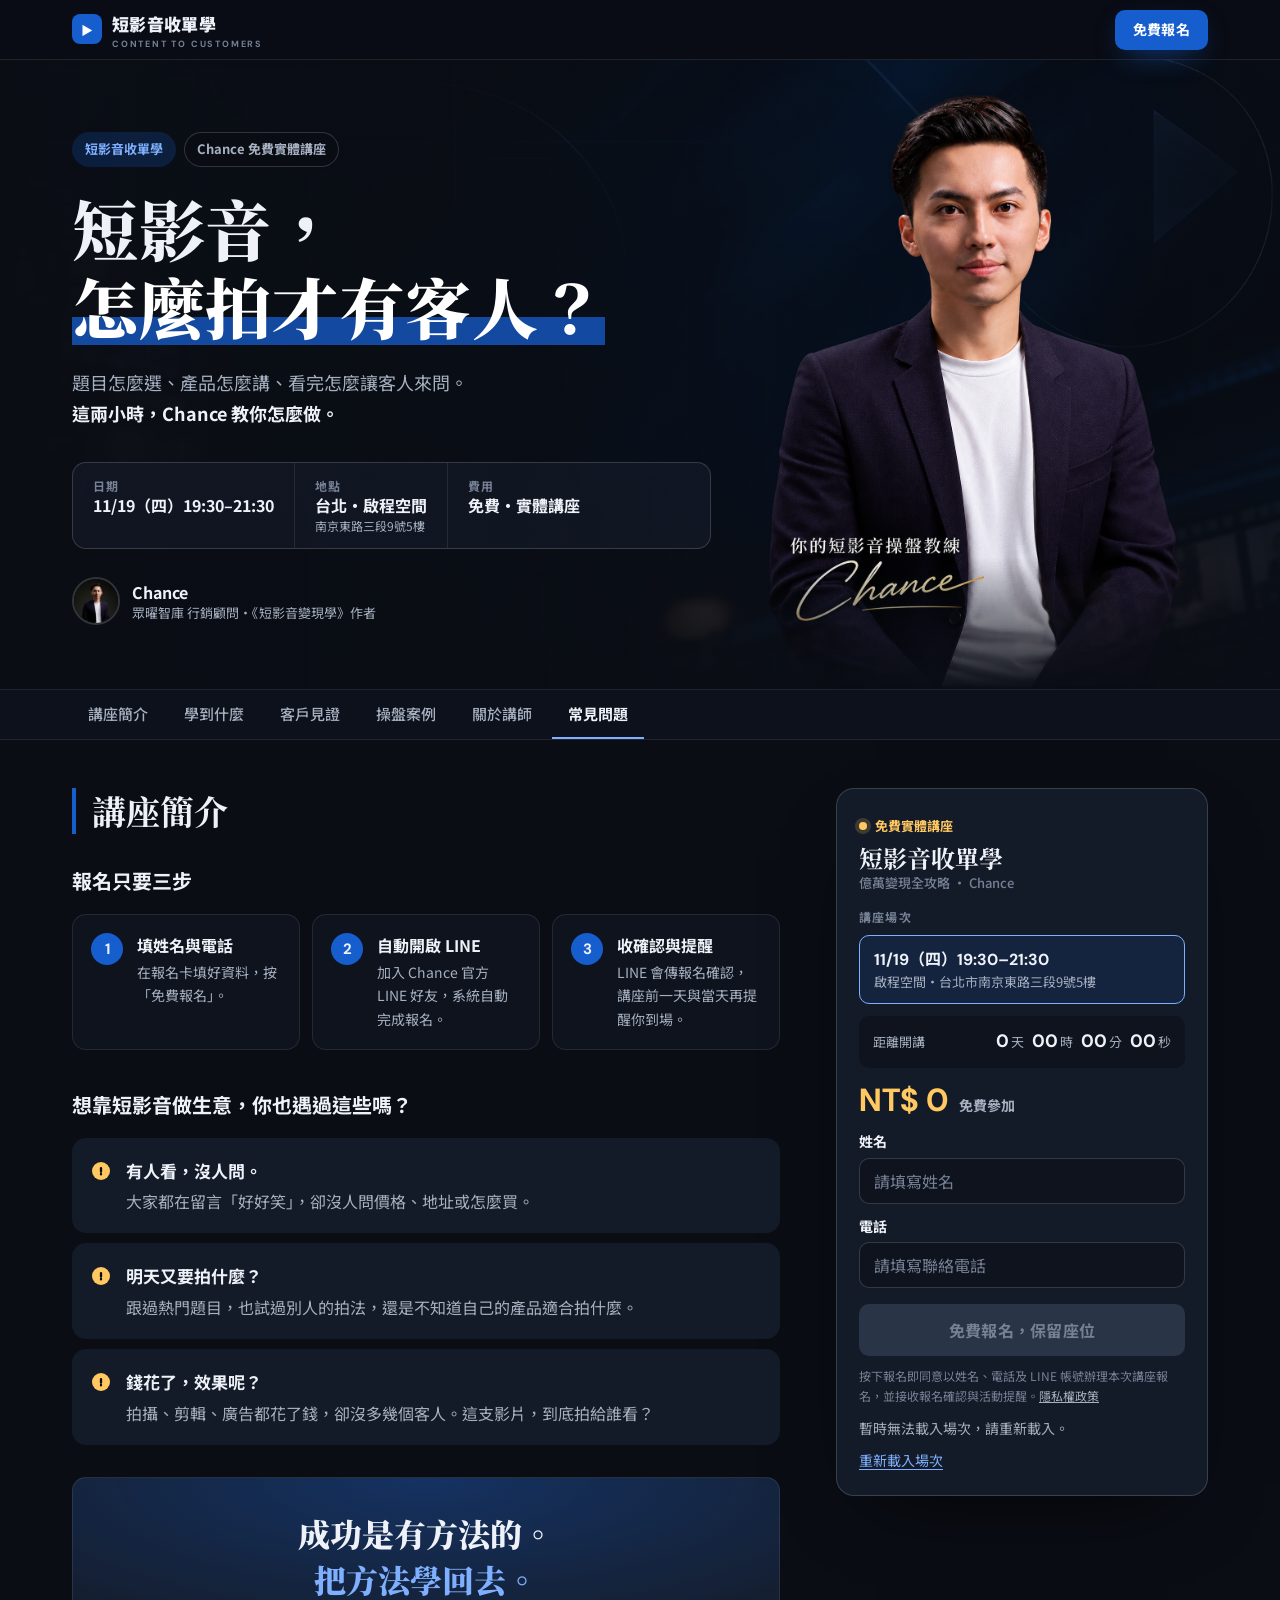
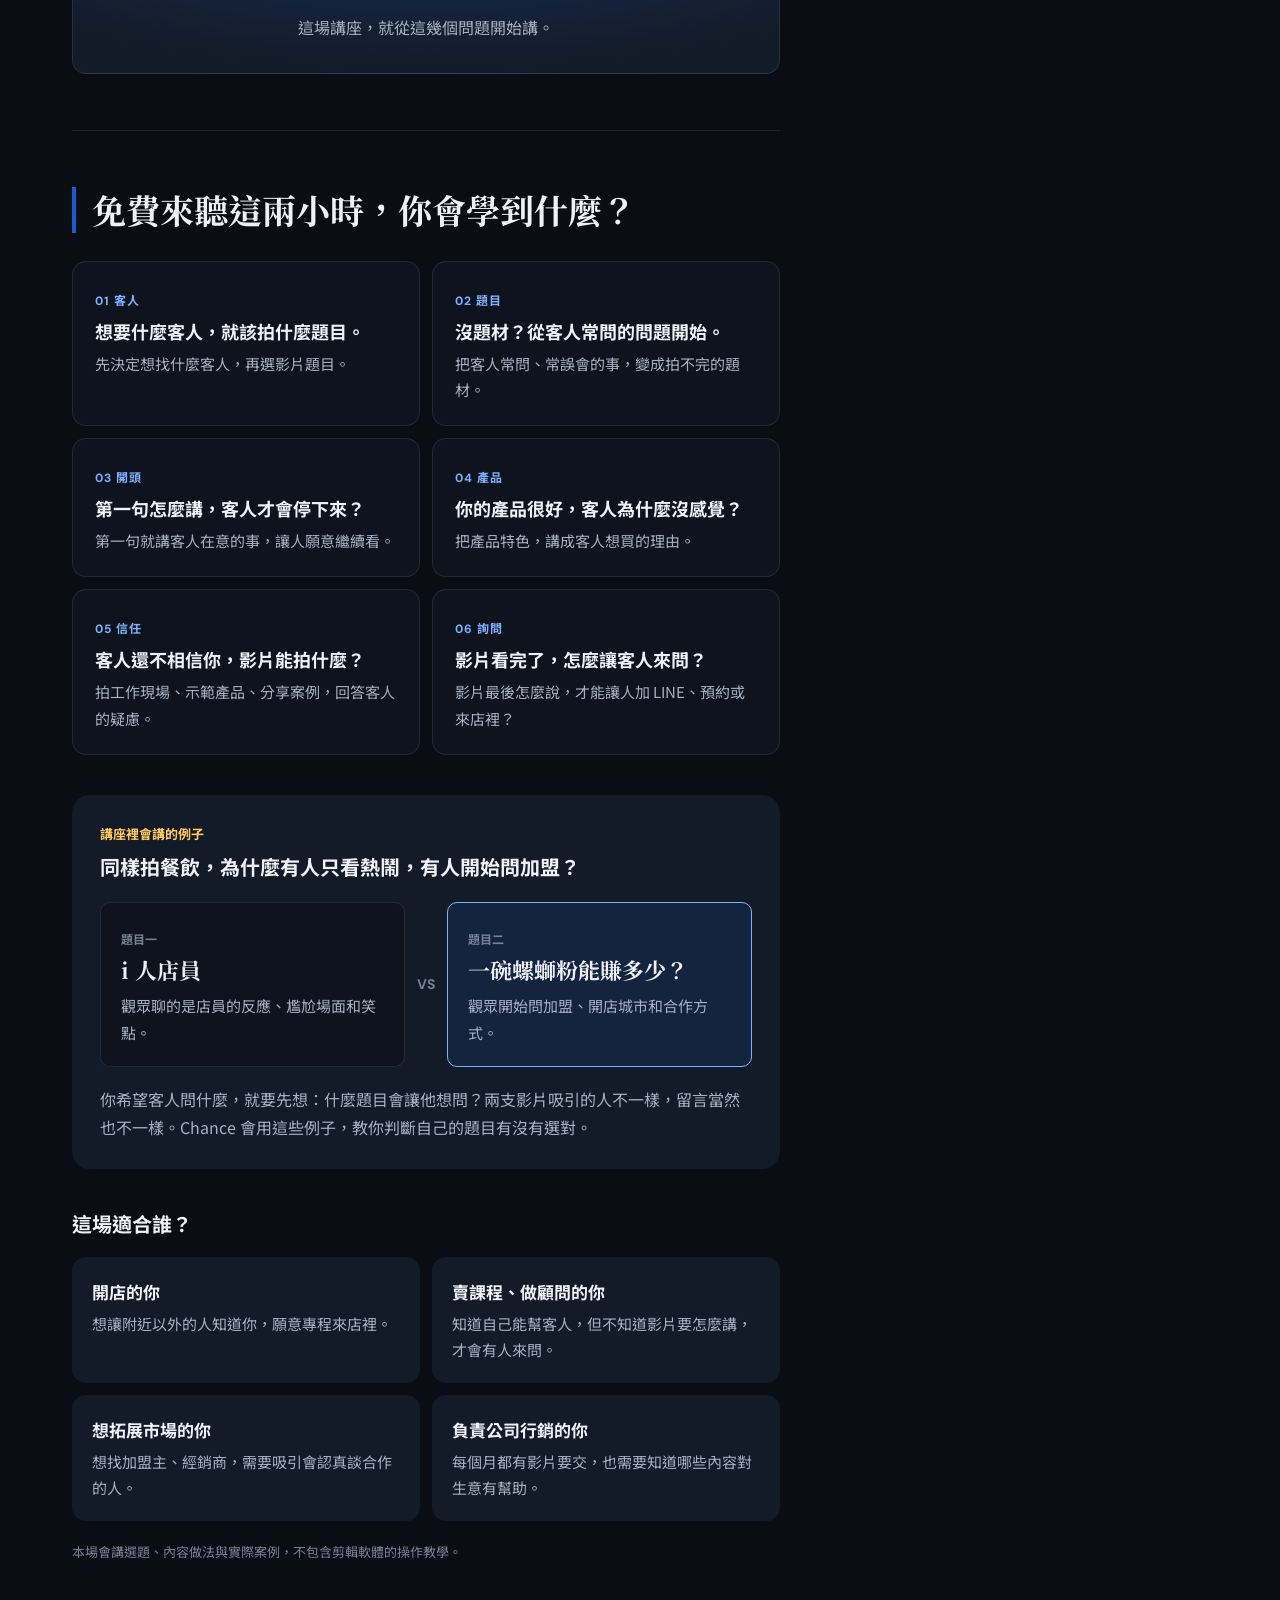
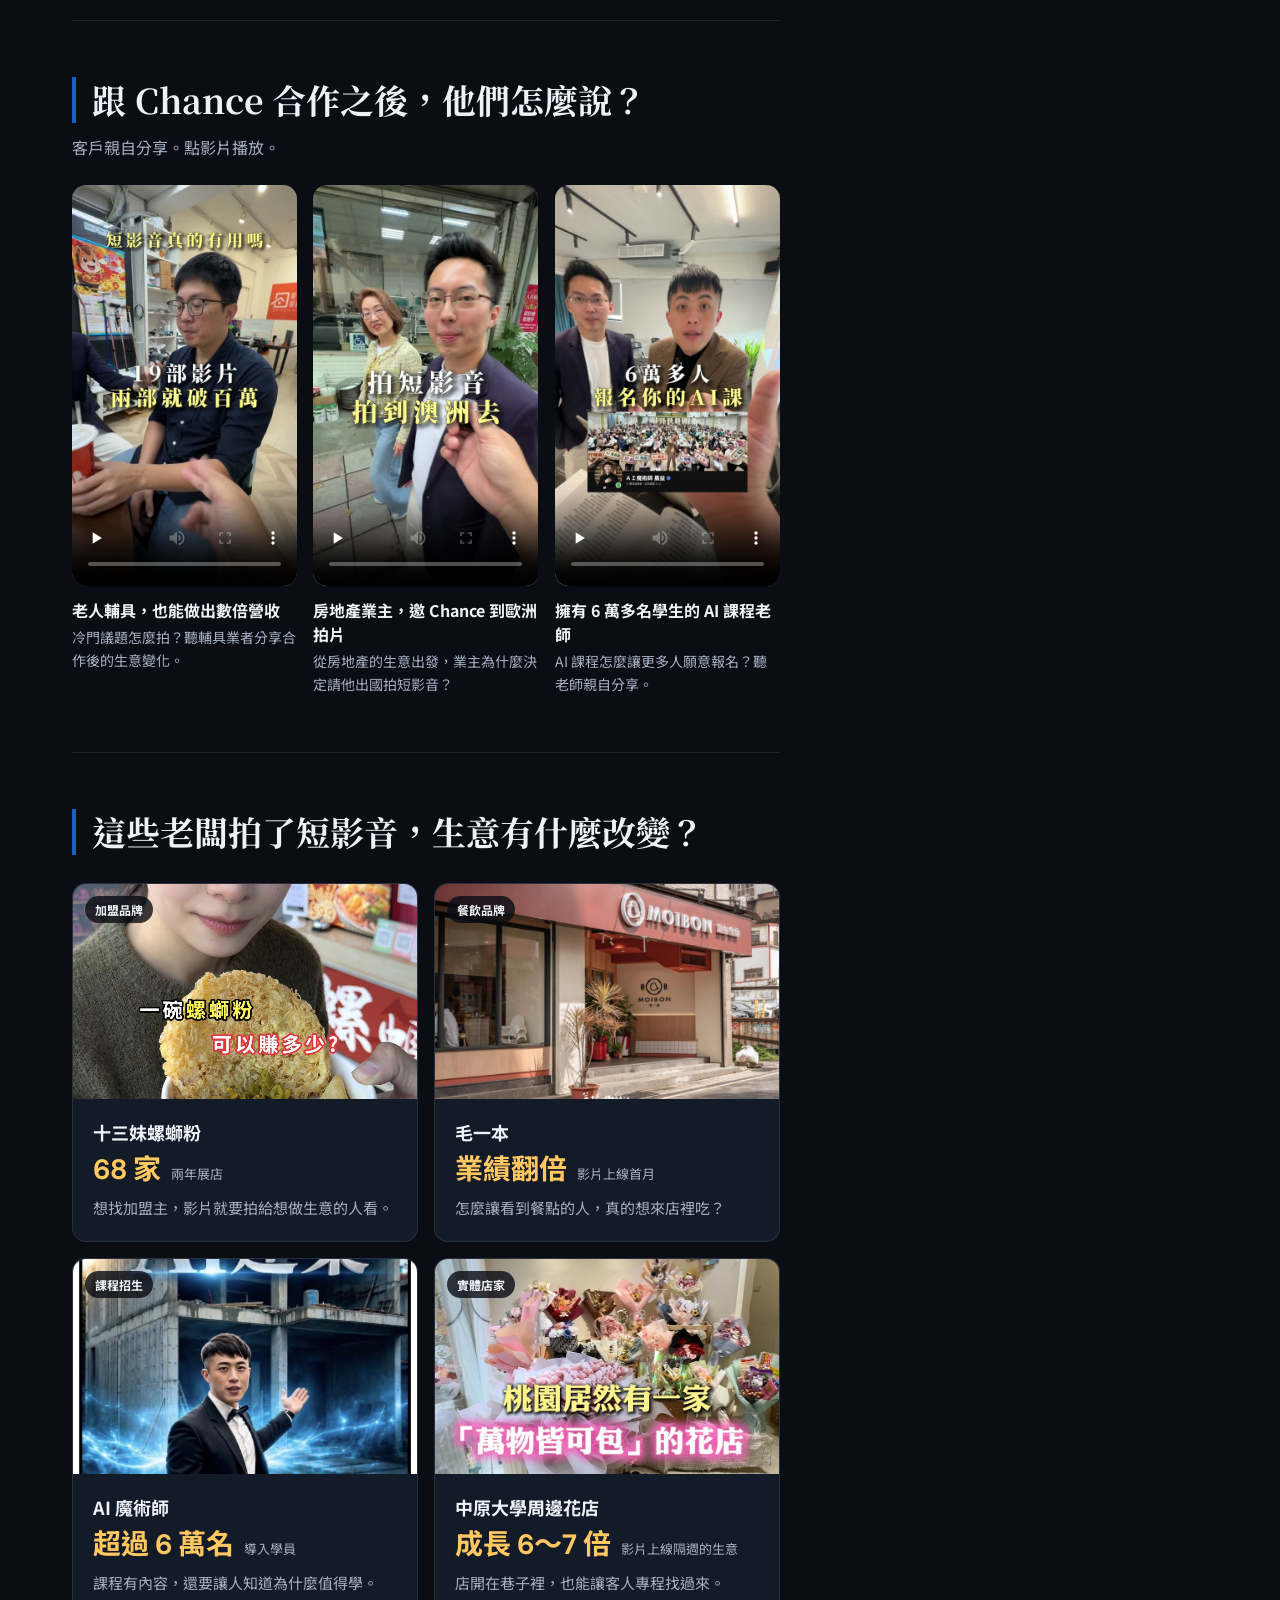
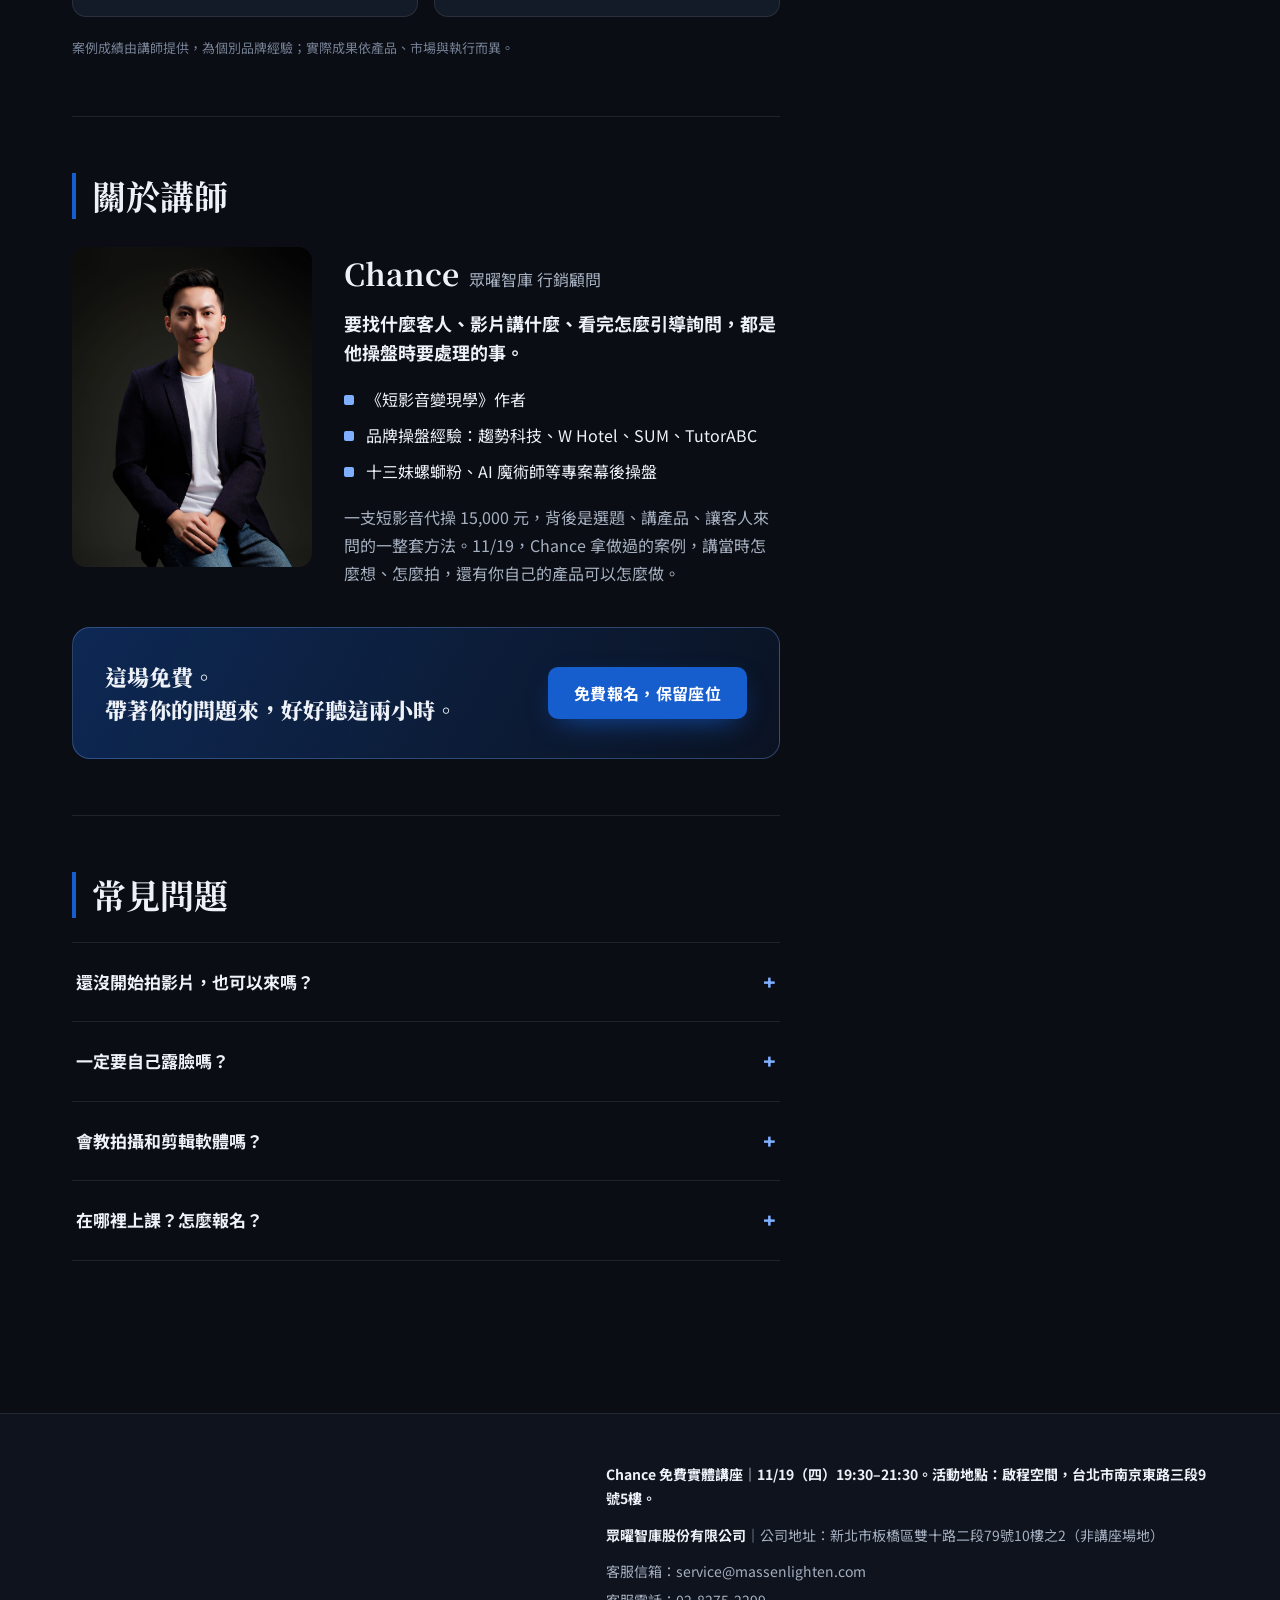
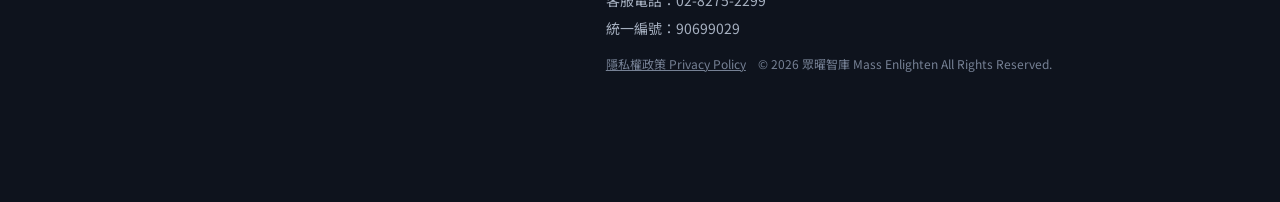
==== v2/index.html @ 575dc82e "Add v2 dark course-page redesign at /chance/v2/ New one-page layout modeled on course trial pages: d" ====
<!doctype html>
<html lang="zh-Hant">
<head>
  <meta charset="UTF-8"><meta name="viewport" content="width=device-width, initial-scale=1">
  <meta name="theme-color" content="#0A0D14">
  <title>Chance 免費實體講座｜11/19 短影音收單學</title>
  <meta name="description" content="11/19（四）19:30–21:30，跟 Chance 學怎麼選題、介紹產品，讓客人來問。免費實體講座｜台北市南京東路三段9號5樓。">
  <meta property="og:title" content="Chance 免費實體講座｜11/19 短影音收單學"><meta property="og:description" content="2026/11/19（四）19:30–21:30｜免費實體講座｜啟程空間・台北市南京東路三段9號5樓。">
  <meta property="og:image" content="https://massenlight.github.io/chance/assets/chance-share-cover.png">
  <link rel="icon" href="../assets/favicon.svg" type="image/svg+xml">
  <link rel="preconnect" href="https://fonts.googleapis.com"><link rel="preconnect" href="https://fonts.gstatic.com" crossorigin>
  <link rel="stylesheet" href="https://fonts.googleapis.com/css2?family=DM+Sans:wght@500;700&family=Noto+Sans+TC:wght@400;500;700;900&family=Noto+Serif+TC:wght@700;900&display=swap">
  <link rel="stylesheet" href="styles.css?v=20261112-v2">
  <script type="module" src="app.js?v=20261112-v2"></script>
</head>
<body>
<a class="skip-link" href="#main">跳至主要內容</a>

<header class="site-header">
  <div class="wrap header-row">
    <a href="#top" class="brand" aria-label="短影音收單學首頁"><span class="brand-icon" aria-hidden="true">▶</span><span>短影音收單學<small>CONTENT TO CUSTOMERS</small></span></a>
    <a class="btn btn-small" href="#enroll">免費報名</a>
  </div>
</header>

<main id="main">
  <!-- 1. Course hero -->
  <section class="hero" id="top">
    <div class="hero-bg" aria-hidden="true"></div>
    <div class="wrap hero-grid">
      <div class="hero-copy">
        <p class="hero-kicker"><span>短影音收單學</span><span>Chance 免費實體講座</span></p>
        <h1>短影音，<br><em>怎麼拍才有客人？</em></h1>
        <p class="hero-sub">題目怎麼選、產品怎麼講、看完怎麼讓客人來問。<br><strong>這兩小時，Chance 教你怎麼做。</strong></p>
        <ul class="hero-meta" aria-label="講座資訊">
          <li><span class="meta-label">日期</span><strong>11/19（四）19:30–21:30</strong></li>
          <li><span class="meta-label">地點</span><strong>台北・啟程空間</strong><small>南京東路三段9號5樓</small></li>
          <li><span class="meta-label">費用</span><strong>免費・實體講座</strong></li>
        </ul>
        <div class="hero-mentor">
          <img src="../assets/chance.jpg" alt="" width="48" height="48">
          <p><strong>Chance</strong><span>眾曜智庫 行銷顧問・《短影音變現學》作者</span></p>
        </div>
      </div>
      <div class="hero-visual">
        <img src="../assets/chance-cutout.png" alt="講師 Chance" fetchpriority="high" width="1073" height="1465">
      </div>
    </div>
  </section>

  <!-- 2. Section tabs -->
  <nav class="tabs" aria-label="頁面分區">
    <div class="wrap tabs-row">
      <a href="#intro">講座簡介</a><a href="#learn">學到什麼</a><a href="#voices">客戶見證</a><a href="#cases">操盤案例</a><a href="#mentor">關於講師</a><a href="#faq">常見問題</a>
    </div>
  </nav>

  <div class="wrap course-layout">
    <!-- 3. Registration rail (sticky on desktop, right after hero on mobile) -->
    <aside class="enroll-rail" id="enroll" aria-labelledby="enroll-title">
      <div class="enroll-card">
        <div class="card-body">
          <span class="card-badge"><span class="dot" aria-hidden="true"></span>免費實體講座</span>
          <h2 id="enroll-title">短影音收單學<small>億萬變現全攻略 · Chance</small></h2>

          <p class="card-label">講座場次</p>
          <div class="session-chip" aria-current="true"><strong>11/19（四）19:30–21:30</strong><span>啟程空間・台北市南京東路三段9號5樓</span></div>

          <div class="countdown" id="countdown" hidden>
            <span class="countdown-label">距離開講</span>
            <span class="countdown-units" role="timer" aria-live="off"><span><b data-unit="d">0</b>天</span><span><b data-unit="h">00</b>時</span><span><b data-unit="m">00</b>分</span><span><b data-unit="s">00</b>秒</span></span>
          </div>

          <div class="price-row">
            <s id="offer-original" hidden></s>
            <strong>NT$ 0</strong><span>免費參加</span>
          </div>

          <form id="registration-form">
            <div class="registration-fields" id="registration-fields">
              <label for="registration-name">姓名</label><input id="registration-name" name="name" autocomplete="name" maxlength="80" placeholder="請填寫姓名" required>
              <label for="registration-phone">電話</label><input id="registration-phone" name="phone" type="tel" autocomplete="tel" maxlength="24" placeholder="請填寫聯絡電話" required>
              <button class="btn btn-block" id="registration-submit" type="submit" disabled>免費報名，保留座位</button>
              <p class="registration-consent">按下報名即同意以姓名、電話及 LINE 帳號辦理本次講座報名，並接收報名確認與活動提醒。<a href="https://www.massenlighten.com/privacy" target="_blank" rel="noopener noreferrer">隱私權政策</a></p>
            </div>
            <p id="registration-status" class="registration-status" role="status" aria-live="polite">正在確認報名場次…</p>
            <button class="text-link registration-retry" id="registration-retry" type="button" hidden>重新載入場次</button>
            <a id="registration-line" class="text-link" href="https://line.me/R/ti/p/@636xbvux" hidden>加入 Chance 官方 LINE</a>
          </form>
          <noscript><p class="registration-status">請開啟瀏覽器的 JavaScript，才能載入正式報名場次。</p></noscript>

          <p class="proof" id="offer-attendees" hidden></p>
        </div>
      </div>
    </aside>

    <div class="course-main">
      <!-- 講座簡介 -->
      <section id="intro" class="block">
        <h2 class="block-title">講座簡介</h2>

        <h3 class="sub-title">報名只要三步</h3>
        <ol class="steps">
          <li><b>1</b><div><strong>填姓名與電話</strong><p>在報名卡填好資料，按「免費報名」。</p></div></li>
          <li><b>2</b><div><strong>自動開啟 LINE</strong><p>加入 Chance 官方 LINE 好友，系統自動完成報名。</p></div></li>
          <li><b>3</b><div><strong>收確認與提醒</strong><p>LINE 會傳報名確認，講座前一天與當天再提醒你到場。</p></div></li>
        </ol>

        <h3 class="sub-title">想靠短影音做生意，你也遇過這些嗎？</h3>
        <ul class="pains">
          <li><strong>有人看，沒人問。</strong><p>大家都在留言「好好笑」，卻沒人問價格、地址或怎麼買。</p></li>
          <li><strong>明天又要拍什麼？</strong><p>跟過熱門題目，也試過別人的拍法，還是不知道自己的產品適合拍什麼。</p></li>
          <li><strong>錢花了，效果呢？</strong><p>拍攝、剪輯、廣告都花了錢，卻沒多幾個客人。這支影片，到底拍給誰看？</p></li>
        </ul>

        <blockquote class="callout"><p>成功是有方法的。<br><em>把方法學回去。</em></p><footer>這場講座，就從這幾個問題開始講。</footer></blockquote>
      </section>

      <!-- 學到什麼 -->
      <section id="learn" class="block">
        <h2 class="block-title">免費來聽這兩小時，你會學到什麼？</h2>
        <ol class="learn-list">
          <li><span class="tag">01 客人</span><h3>想要什麼客人，就該拍什麼題目。</h3><p>先決定想找什麼客人，再選影片題目。</p></li>
          <li><span class="tag">02 題目</span><h3>沒題材？從客人常問的問題開始。</h3><p>把客人常問、常誤會的事，變成拍不完的題材。</p></li>
          <li><span class="tag">03 開頭</span><h3>第一句怎麼講，客人才會停下來？</h3><p>第一句就講客人在意的事，讓人願意繼續看。</p></li>
          <li><span class="tag">04 產品</span><h3>你的產品很好，客人為什麼沒感覺？</h3><p>把產品特色，講成客人想買的理由。</p></li>
          <li><span class="tag">05 信任</span><h3>客人還不相信你，影片能拍什麼？</h3><p>拍工作現場、示範產品、分享案例，回答客人的疑慮。</p></li>
          <li><span class="tag">06 詢問</span><h3>影片看完了，怎麼讓客人來問？</h3><p>影片最後怎麼說，才能讓人加 LINE、預約或來店裡？</p></li>
        </ol>

        <div class="compare">
          <p class="compare-kicker">講座裡會講的例子</p>
          <h3 class="sub-title">同樣拍餐飲，為什麼有人只看熱鬧，有人開始問加盟？</h3>
          <div class="compare-grid">
            <article><small>題目一</small><strong>i 人店員</strong><p>觀眾聊的是店員的反應、尷尬場面和笑點。</p></article>
            <span class="compare-vs" aria-hidden="true">VS</span>
            <article class="is-focus"><small>題目二</small><strong>一碗螺螄粉能賺多少？</strong><p>觀眾開始問加盟、開店城市和合作方式。</p></article>
          </div>
          <p class="compare-note">你希望客人問什麼，就要先想：什麼題目會讓他想問？兩支影片吸引的人不一樣，留言當然也不一樣。Chance 會用這些例子，教你判斷自己的題目有沒有選對。</p>
        </div>

        <h3 class="sub-title" id="audience">這場適合誰？</h3>
        <ul class="audience">
          <li><strong>開店的你</strong><p>想讓附近以外的人知道你，願意專程來店裡。</p></li>
          <li><strong>賣課程、做顧問的你</strong><p>知道自己能幫客人，但不知道影片要怎麼講，才會有人來問。</p></li>
          <li><strong>想拓展市場的你</strong><p>想找加盟主、經銷商，需要吸引會認真談合作的人。</p></li>
          <li><strong>負責公司行銷的你</strong><p>每個月都有影片要交，也需要知道哪些內容對生意有幫助。</p></li>
        </ul>
        <p class="fine">本場會講選題、內容做法與實際案例，不包含剪輯軟體的操作教學。</p>
      </section>

      <!-- 客戶見證 -->
      <section id="voices" class="block">
        <h2 class="block-title">跟 Chance 合作之後，他們怎麼說？</h2>
        <p class="block-lead">客戶親自分享。點影片播放。</p>
        <div class="voice-grid">
          <article class="voice"><video controls playsinline preload="none" poster="../assets/testimonials/chance1-2.jpg" aria-label="老人輔具，也能做出數倍營收"><source src="../assets/testimonials/chance1-2.mp4" type="video/mp4">你的瀏覽器不支援影片播放。</video><h3>老人輔具，也能做出數倍營收</h3><p>冷門議題怎麼拍？聽輔具業者分享合作後的生意變化。</p></article>
          <article class="voice"><video controls playsinline preload="none" poster="../assets/testimonials/chance1-3.jpg" aria-label="房地產業主，邀 Chance 到歐洲拍片"><source src="../assets/testimonials/chance1-3.mp4" type="video/mp4">你的瀏覽器不支援影片播放。</video><h3>房地產業主，邀 Chance 到歐洲拍片</h3><p>從房地產的生意出發，業主為什麼決定請他出國拍短影音？</p></article>
          <article class="voice"><video controls playsinline preload="none" poster="../assets/testimonials/chance1-4.jpg" aria-label="擁有 6 萬多名學生的 AI 課程老師"><source src="../assets/testimonials/chance1-4.mp4" type="video/mp4">你的瀏覽器不支援影片播放。</video><h3>擁有 6 萬多名學生的 AI 課程老師</h3><p>AI 課程怎麼讓更多人願意報名？聽老師親自分享。</p></article>
        </div>
      </section>

      <!-- 操盤案例 -->
      <section id="cases" class="block">
        <h2 class="block-title">這些老闆拍了短影音，生意有什麼改變？</h2>
        <div class="case-grid">
          <article class="case"><div class="case-img"><img src="../assets/thirteen.png" alt="十三妹螺螄粉案例" loading="lazy"><span>加盟品牌</span></div><div class="case-body"><h3>十三妹螺螄粉</h3><p class="case-stat"><strong>68 家</strong><span>兩年展店</span></p><p>想找加盟主，影片就要拍給想做生意的人看。</p></div></article>
          <article class="case"><div class="case-img"><img src="../assets/moibon.png" alt="毛一本案例" loading="lazy"><span>餐飲品牌</span></div><div class="case-body"><h3>毛一本</h3><p class="case-stat"><strong>業績翻倍</strong><span>影片上線首月</span></p><p>怎麼讓看到餐點的人，真的想來店裡吃？</p></div></article>
          <article class="case"><div class="case-img"><img src="../assets/ai-magician.png" alt="AI 魔術師案例" loading="lazy"><span>課程招生</span></div><div class="case-body"><h3>AI 魔術師</h3><p class="case-stat"><strong>超過 6 萬名</strong><span>導入學員</span></p><p>課程有內容，還要讓人知道為什麼值得學。</p></div></article>
          <article class="case"><div class="case-img"><img src="../assets/flower-shop.jpg" alt="中原大學周邊花店案例" loading="lazy"><span>實體店家</span></div><div class="case-body"><h3>中原大學周邊花店</h3><p class="case-stat"><strong>成長 6～7 倍</strong><span>影片上線隔週的生意</span></p><p>店開在巷子裡，也能讓客人專程找過來。</p></div></article>
        </div>
        <p class="fine">案例成績由講師提供，為個別品牌經驗；實際成果依產品、市場與執行而異。</p>
      </section>

      <!-- 關於講師 -->
      <section id="mentor" class="block">
        <h2 class="block-title">關於講師</h2>
        <div class="mentor">
          <img src="../assets/chance.jpg" alt="Chance 講師形象照" width="1536" height="2048" loading="lazy">
          <div>
            <p class="mentor-name"><strong>Chance</strong><span>眾曜智庫 行銷顧問</span></p>
            <p class="mentor-lead">要找什麼客人、影片講什麼、看完怎麼引導詢問，都是他操盤時要處理的事。</p>
            <ul class="mentor-creds">
              <li>《短影音變現學》作者</li>
              <li>品牌操盤經驗：趨勢科技、W Hotel、SUM、TutorABC</li>
              <li>十三妹螺螄粉、AI 魔術師等專案幕後操盤</li>
            </ul>
            <p>一支短影音代操 15,000 元，背後是選題、講產品、讓客人來問的一整套方法。11/19，Chance 拿做過的案例，講當時怎麼想、怎麼拍，還有你自己的產品可以怎麼做。</p>
          </div>
        </div>
        <div class="closing">
          <p>這場免費。<br>帶著你的問題來，好好聽這兩小時。</p>
          <a class="btn" href="#enroll">免費報名，保留座位</a>
        </div>
      </section>

      <!-- 常見問題 -->
      <section id="faq" class="block">
        <h2 class="block-title">常見問題</h2>
        <div class="faq">
          <details><summary>還沒開始拍影片，也可以來嗎？</summary><p>可以。從要找什麼客人、適合拍什麼題目開始講。帶著你的產品和客戶常問的問題來，更容易對照自己的情況。</p></details>
          <details><summary>一定要自己露臉嗎？</summary><p>不一定。產品示範、工作過程、團隊出鏡都可以。講座會談不同的做法，重點是選擇適合自己生意、也能持續拍下去的方式。</p></details>
          <details><summary>會教拍攝和剪輯軟體嗎？</summary><p>這兩小時主要講選題、影片內容和實際案例，不包含拍攝、剪輯軟體的操作教學。</p></details>
          <details><summary>在哪裡上課？怎麼報名？</summary><p>2026/11/19（四）19:30–21:30，免費實體講座。地點：啟程空間，台北市南京東路三段9號5樓。在本頁填姓名、電話送出後，會自動開啟 Chance 官方 LINE，加入好友接收報名確認與到場提醒。</p></details>
        </div>
      </section>
    </div>
  </div>
</main>

<footer class="site-footer" id="contact">
  <div class="wrap footer-grid">
    <div class="footer-map"><iframe src="https://maps.google.com/maps?q=台北市南京東路三段9號5樓&amp;hl=zh-TW&amp;z=16&amp;output=embed" title="啟程空間・免費講座場地地圖" width="100%" height="100%" style="border:0" allowfullscreen loading="lazy" referrerpolicy="no-referrer-when-downgrade"></iframe></div>
    <div class="footer-info">
      <p class="footer-notice">Chance 免費實體講座｜11/19（四）19:30–21:30。活動地點：啟程空間，台北市南京東路三段9號5樓。</p>
      <p><strong>眾曜智庫股份有限公司</strong>｜公司地址：新北市板橋區雙十路二段79號10樓之2（非講座場地）</p>
      <ul class="footer-contacts">
        <li><a href="mailto:service@massenlighten.com">客服信箱：service@massenlighten.com</a></li>
        <li><a href="tel:0282752299">客服電話：02-8275-2299</a></li>
        <li>統一編號：90699029</li>
      </ul>
      <p class="footer-legal"><a href="https://www.massenlighten.com/privacy" target="_blank" rel="noopener noreferrer">隱私權政策 Privacy Policy</a>　© <span id="year">2026</span> 眾曜智庫 Mass Enlighten All Rights Reserved.</p>
    </div>
  </div>
</footer>

<div class="mobile-bar"><span>短影音收單學<small>11/19（四）19:30・免費實體講座</small></span><a class="btn btn-small" href="#enroll">免費報名</a></div>
</body>
</html>
---- v2/styles.css ----
/* Chance v2 — dark course-page layout. Brand blue kept as the action color. */
:root{
  --bg:#0A0D14;--bg-2:#0E131D;--surface:#141B28;--surface-2:#1B2434;
  --line:rgba(255,255,255,.09);--line-2:rgba(255,255,255,.16);
  --ink:#EEF2F8;--muted:#A6B0C0;--dim:#768195;
  --accent:#165DCE;--accent-hover:#2C72E6;--accent-text:#7EB0FF;--warm:#FFC861;
  --radius:14px;--radius-sm:10px;
  --header-h:60px;--tabs-h:50px;
  --sans:'Noto Sans TC','DM Sans',-apple-system,BlinkMacSystemFont,sans-serif;
  --serif:'Noto Serif TC','Songti TC',serif;
  --num:'DM Sans','Noto Sans TC',sans-serif;
  color-scheme:dark;
}
*{box-sizing:border-box}
html{scroll-behavior:smooth;scroll-padding-top:calc(var(--header-h) + var(--tabs-h) + 16px)}
body{margin:0;background:var(--bg);color:var(--ink);font-family:var(--sans);font-size:16px;line-height:1.75;-webkit-font-smoothing:antialiased;overflow-x:hidden}
h1,h2,h3,p,ol,ul,blockquote,figure,dl,dd{margin:0}
ol,ul{padding:0;list-style:none}
a{color:inherit;text-decoration:none}
img,video{display:block;max-width:100%}
button,input{font:inherit;color:inherit}
:focus-visible{outline:3px solid var(--accent-text);outline-offset:3px;border-radius:4px}
::selection{background:var(--accent);color:#fff}
.wrap{max-width:1200px;margin:0 auto;padding:0 32px}
.skip-link{position:absolute;left:16px;top:-60px;z-index:100;background:var(--accent);color:#fff;padding:10px 16px;border-radius:8px}
.skip-link:focus{top:12px}

/* Buttons */
.btn{display:inline-flex;align-items:center;justify-content:center;gap:10px;min-height:52px;padding:0 26px;border:0;border-radius:var(--radius-sm);background:var(--accent);color:#fff;font-weight:700;font-size:16px;letter-spacing:.02em;cursor:pointer;transition:background .2s,transform .2s,box-shadow .2s;box-shadow:0 10px 30px -12px rgba(22,93,206,.9)}
.btn:hover{background:var(--accent-hover);transform:translateY(-1px)}
.btn:disabled{background:#2A3447;color:var(--dim);box-shadow:none;cursor:not-allowed;transform:none}
.btn-small{min-height:40px;padding:0 18px;font-size:14px}
.btn-block{width:100%}
.text-link{background:none;border:0;padding:0;color:var(--accent-text);font-size:14px;text-decoration:underline;text-underline-offset:3px;cursor:pointer}

/* Header */
.site-header{position:sticky;top:0;z-index:50;height:var(--header-h);background:rgba(10,13,20,.86);backdrop-filter:saturate(1.4) blur(14px);-webkit-backdrop-filter:saturate(1.4) blur(14px);border-bottom:1px solid var(--line)}
.header-row{height:100%;display:flex;align-items:center;justify-content:space-between;gap:16px}
.brand{display:flex;align-items:center;gap:10px;font-weight:900;font-size:17px;letter-spacing:.02em}
.brand small{display:block;font-family:var(--num);font-size:9px;font-weight:700;letter-spacing:.2em;color:var(--dim);line-height:1.2}
.brand-icon{display:grid;place-items:center;width:30px;height:30px;border-radius:8px;background:var(--accent);color:#fff;font-size:12px}

/* Hero */
.hero{position:relative;overflow:hidden;border-bottom:1px solid var(--line)}
.hero-bg{position:absolute;inset:0;background:linear-gradient(90deg,var(--bg) 0%,rgba(10,13,20,.94) 38%,rgba(10,13,20,.55) 70%,rgba(10,13,20,.8) 100%),linear-gradient(0deg,var(--bg) 0%,transparent 40%),url(../assets/hero-background.png) center/cover no-repeat}
.hero-grid{position:relative;display:grid;grid-template-columns:minmax(0,1.15fr) minmax(0,.85fr);align-items:end;gap:24px;min-height:600px}
.hero-copy{padding:72px 0 64px}
.hero-kicker{display:flex;flex-wrap:wrap;gap:8px;margin-bottom:22px}
.hero-kicker span{padding:5px 12px;border:1px solid var(--line-2);border-radius:999px;background:rgba(10,13,20,.72);font-size:13px;font-weight:700;color:var(--muted)}
.hero-kicker span:first-child{border-color:transparent;background:rgba(22,93,206,.22);color:var(--accent-text)}
.hero h1{font-family:var(--serif);font-weight:900;font-size:clamp(38px,5.4vw,66px);line-height:1.18;letter-spacing:.01em}
.hero h1 em{font-style:normal;color:#fff;background:linear-gradient(transparent 62%,rgba(22,93,206,.75) 62%,rgba(22,93,206,.75) 92%,transparent 92%)}
.hero-sub{margin-top:22px;max-width:30em;font-size:18px;color:var(--muted);text-wrap:pretty}
.hero-sub strong{color:var(--ink)}
.hero-meta{display:grid;grid-template-columns:repeat(3,auto);justify-content:start;gap:0;margin-top:32px;border:1px solid var(--line-2);border-radius:var(--radius);background:rgba(20,27,40,.7)}
.hero-meta li{padding:14px 20px;display:flex;flex-direction:column;line-height:1.45}
.hero-meta li+li{border-left:1px solid var(--line)}
.meta-label{font-size:12px;color:var(--dim);font-weight:700;letter-spacing:.1em}
.hero-meta strong{font-size:16px;white-space:nowrap}
.hero-meta small{font-size:12px;color:var(--muted)}
.hero-mentor{display:flex;align-items:center;gap:12px;margin-top:28px}
.hero-mentor img{width:48px;height:48px;border-radius:50%;object-fit:cover;object-position:top;border:2px solid var(--line-2)}
.hero-mentor p{display:flex;flex-direction:column;line-height:1.4}
.hero-mentor span{font-size:13px;color:var(--muted)}
.hero-visual{align-self:end;display:flex;justify-content:center}
.hero-visual img{width:100%;max-width:440px;height:auto;-webkit-mask-image:linear-gradient(180deg,#000 78%,transparent);mask-image:linear-gradient(180deg,#000 78%,transparent)}

/* Section tabs */
.tabs{position:sticky;top:var(--header-h);z-index:40;height:var(--tabs-h);background:rgba(14,19,29,.94);backdrop-filter:blur(12px);-webkit-backdrop-filter:blur(12px);border-bottom:1px solid var(--line)}
.tabs-row{height:100%;display:flex;gap:4px;overflow-x:auto;scrollbar-width:none}
.tabs-row::-webkit-scrollbar{display:none}
.tabs a{flex:none;display:flex;align-items:center;padding:0 16px;font-size:15px;font-weight:500;color:var(--muted);border-bottom:2px solid transparent;transition:color .2s,border-color .2s}
.tabs a:hover{color:var(--ink)}
.tabs a[aria-current="true"]{color:var(--ink);border-bottom-color:var(--accent-text);font-weight:700}

/* Two-column course layout */
.course-layout{display:grid;grid-template-columns:minmax(0,1fr) 372px;gap:56px;align-items:start;padding-top:48px;padding-bottom:96px}
.course-main{grid-column:1;grid-row:1;min-width:0}
.enroll-rail{grid-column:2;grid-row:1;position:sticky;top:calc(var(--header-h) + var(--tabs-h) + 20px);scroll-margin-top:calc(var(--header-h) + var(--tabs-h) + 20px)}

/* Registration card */
.enroll-card{background:var(--surface);border:1px solid var(--line-2);border-radius:18px;box-shadow:0 30px 80px -40px rgba(0,0,0,.9);max-height:calc(100vh - var(--header-h) - var(--tabs-h) - 40px);overflow:auto;overscroll-behavior:contain}
.card-body{padding:20px 22px 22px}
.card-badge{display:inline-flex;align-items:center;gap:8px;font-size:13px;font-weight:700;color:var(--warm)}
.card-badge .dot{width:8px;height:8px;border-radius:50%;background:var(--warm);box-shadow:0 0 0 4px rgba(255,200,97,.18)}
.enroll-card h2{margin-top:4px;font-family:var(--serif);font-size:24px;line-height:1.3}
.enroll-card h2 small{display:block;font-family:var(--sans);font-size:13px;font-weight:500;color:var(--dim);margin-top:2px}
.card-label{margin-top:14px;font-size:12px;font-weight:700;letter-spacing:.1em;color:var(--dim)}
.session-chip{margin-top:8px;padding:12px 14px;border:1.5px solid var(--accent-text);border-radius:var(--radius-sm);background:rgba(22,93,206,.14);display:flex;flex-direction:column;line-height:1.5}
.session-chip strong{font-family:var(--num);font-size:16px}
.session-chip span{font-size:13px;color:var(--muted)}
.countdown{margin-top:12px;display:flex;align-items:center;justify-content:space-between;gap:8px;padding:10px 14px;border-radius:var(--radius-sm);background:var(--bg-2);font-size:13px;color:var(--muted)}
.countdown-units{display:flex;gap:8px}
.countdown-units b{font-family:var(--num);font-size:18px;color:var(--ink);margin-right:2px;font-variant-numeric:tabular-nums}
.price-row{display:flex;align-items:baseline;gap:10px;margin:16px 0 2px}
.price-row s{font-family:var(--num);color:var(--dim);font-size:15px}
.price-row strong{font-family:var(--num);font-size:32px;line-height:1;color:var(--warm)}
.price-row span{font-size:14px;font-weight:700;color:var(--muted)}
.registration-fields{display:flex;flex-direction:column}
.registration-fields label{margin-top:10px;margin-bottom:4px;font-size:14px;font-weight:700}
.registration-fields input{height:46px;padding:0 14px;border:1px solid var(--line-2);border-radius:var(--radius-sm);background:var(--bg-2);font-size:16px;transition:border-color .2s,box-shadow .2s}
.registration-fields input::placeholder{color:var(--dim)}
.registration-fields input:focus{outline:none;border-color:var(--accent-text);box-shadow:0 0 0 3px rgba(126,176,255,.25)}
.registration-fields .btn{margin-top:16px}
.registration-consent{margin-top:10px;font-size:12px;line-height:1.6;color:var(--dim)}
.registration-consent a{color:var(--muted);text-decoration:underline}
.registration-status{margin-top:12px;font-size:14px;line-height:1.65;color:var(--muted)}
.registration-status:empty{display:none}
#registration-form .text-link{display:inline-block;margin-top:8px}
#registration-form [hidden]{display:none}
.proof{margin-top:14px;padding-top:14px;border-top:1px solid var(--line);font-size:14px;color:var(--muted)}
.proof strong{color:var(--ink);font-family:var(--num)}

/* Content blocks */
.block{padding:56px 0;border-top:1px solid var(--line)}
.block:first-child{padding-top:0;border-top:0}
.block-title{font-family:var(--serif);font-size:clamp(26px,3vw,34px);line-height:1.35;padding-left:16px;border-left:4px solid var(--accent)}
.block-lead{margin-top:10px;color:var(--muted)}
.sub-title{margin:40px 0 18px;font-size:20px;line-height:1.5}
.block-title+.sub-title{margin-top:32px}
.fine{margin-top:20px;font-size:13px;color:var(--dim)}

.steps{display:grid;grid-template-columns:repeat(3,1fr);gap:12px}
.steps li{display:flex;gap:14px;padding:18px;border:1px solid var(--line);border-radius:var(--radius);background:var(--bg-2)}
.steps b{flex:none;display:grid;place-items:center;width:32px;height:32px;border-radius:50%;background:var(--accent);font-family:var(--num);font-size:15px}
.steps strong{display:block;line-height:1.5}
.steps p{margin-top:4px;font-size:14px;color:var(--muted);line-height:1.65}

.pains{display:grid;gap:10px}
.pains li{position:relative;padding:18px 20px 18px 54px;border-radius:var(--radius);background:var(--surface)}
.pains li::before{content:"";position:absolute;left:20px;top:24px;width:18px;height:18px;border-radius:50%;background:var(--warm) url("data:image/svg+xml,%3Csvg xmlns='http://www.w3.org/2000/svg' viewBox='0 0 24 24' fill='none' stroke='%230A0D14' stroke-width='4' stroke-linecap='round'%3E%3Cpath d='M12 7v6M12 17v.5'/%3E%3C/svg%3E") center/14px no-repeat}
.pains strong{font-size:17px}
.pains p{margin-top:2px;color:var(--muted)}

.callout{margin-top:32px;padding:32px;border-radius:var(--radius);text-align:center;background:radial-gradient(120% 140% at 50% 0%,rgba(22,93,206,.35),transparent 70%),var(--surface);border:1px solid var(--line)}
.callout p{font-family:var(--serif);font-size:clamp(24px,3vw,32px);font-weight:900;line-height:1.45}
.callout em{font-style:normal;color:var(--accent-text)}
.callout footer{margin-top:10px;color:var(--muted)}

.learn-list{display:grid;grid-template-columns:repeat(2,1fr);gap:12px;margin-top:28px}
.learn-list li{padding:22px;border:1px solid var(--line);border-radius:var(--radius);background:var(--bg-2);transition:border-color .2s}
.learn-list li:hover{border-color:var(--line-2)}
.tag{display:inline-block;font-family:var(--num);font-size:12px;font-weight:700;letter-spacing:.08em;color:var(--accent-text)}
.learn-list h3{margin-top:6px;font-size:18px;line-height:1.5}
.learn-list p{margin-top:6px;color:var(--muted);font-size:15px}

.compare{margin-top:40px;padding:28px;border-radius:18px;background:var(--surface)}
.compare-kicker{font-size:13px;font-weight:700;color:var(--warm)}
.compare .sub-title{margin:6px 0 20px}
.compare-grid{display:grid;grid-template-columns:1fr auto 1fr;align-items:stretch;gap:12px}
.compare-grid article{padding:20px;border-radius:var(--radius-sm);border:1px solid var(--line);background:var(--bg-2)}
.compare-grid small{font-size:12px;color:var(--dim);font-weight:700}
.compare-grid strong{display:block;font-family:var(--serif);font-size:22px;line-height:1.4;margin-top:4px}
.compare-grid p{margin-top:8px;font-size:15px;color:var(--muted)}
.compare-grid .is-focus{border-color:var(--accent-text);background:rgba(22,93,206,.14)}
.compare-vs{align-self:center;font-family:var(--num);font-weight:700;color:var(--dim);font-size:14px}
.compare-note{margin-top:18px;color:var(--muted)}

.audience{display:grid;grid-template-columns:repeat(2,1fr);gap:12px}
.audience li{padding:20px;border-radius:var(--radius);background:var(--surface)}
.audience strong{font-size:17px}
.audience p{margin-top:4px;color:var(--muted);font-size:15px}

.voice-grid{display:grid;grid-template-columns:repeat(3,1fr);gap:16px;margin-top:24px}
.voice video{width:100%;aspect-ratio:9/16;object-fit:cover;border-radius:var(--radius);background:#000}
.voice h3{margin-top:12px;font-size:16px;line-height:1.5}
.voice p{margin-top:4px;font-size:14px;color:var(--muted);line-height:1.65}

.case-grid{display:grid;grid-template-columns:repeat(2,1fr);gap:16px;margin-top:28px}
.case{border-radius:var(--radius);overflow:hidden;background:var(--surface);border:1px solid var(--line)}
.case-img{position:relative;aspect-ratio:16/10;background:#fff}
.case-img img{width:100%;height:100%;object-fit:cover}
.case-img span{position:absolute;left:12px;top:12px;padding:3px 10px;border-radius:999px;background:rgba(10,13,20,.8);font-size:12px;font-weight:700}
.case-body{padding:18px 20px 20px}
.case-body h3{font-size:18px}
.case-stat{display:flex;align-items:baseline;gap:10px;margin-top:4px}
.case-stat strong{font-family:var(--num);font-size:28px;color:var(--warm);line-height:1.3}
.case-stat span{font-size:13px;color:var(--muted)}
.case-body p:last-child{margin-top:6px;font-size:15px;color:var(--muted)}

.mentor{display:grid;grid-template-columns:240px 1fr;gap:32px;margin-top:28px;align-items:start}
.mentor img{width:100%;height:auto;aspect-ratio:3/4;object-fit:cover;object-position:top;border-radius:var(--radius)}
.mentor-name strong{font-family:var(--serif);font-size:30px;margin-right:10px}
.mentor-name span{color:var(--muted)}
.mentor-lead{margin-top:10px;font-size:18px;font-weight:700;line-height:1.6}
.mentor-creds{margin:18px 0;display:grid;gap:8px}
.mentor-creds li{position:relative;padding-left:22px;color:var(--ink)}
.mentor-creds li::before{content:"";position:absolute;left:0;top:.65em;width:10px;height:10px;border-radius:2px;background:var(--accent-text)}
.mentor p:not([class]){color:var(--muted)}
.closing{margin-top:40px;padding:32px;border-radius:18px;display:flex;align-items:center;justify-content:space-between;gap:24px;flex-wrap:wrap;background:linear-gradient(120deg,rgba(22,93,206,.35),rgba(22,93,206,.08));border:1px solid rgba(126,176,255,.3)}
.closing p{font-family:var(--serif);font-size:22px;font-weight:900;line-height:1.5}

.faq{margin-top:24px;border-top:1px solid var(--line)}
.faq details{border-bottom:1px solid var(--line)}
.faq summary{display:flex;justify-content:space-between;align-items:center;gap:16px;padding:20px 4px;font-weight:700;font-size:17px;cursor:pointer;list-style:none}
.faq summary::-webkit-details-marker{display:none}
.faq summary::after{content:"+";flex:none;font-family:var(--num);font-size:22px;color:var(--accent-text);transition:transform .2s}
.faq details[open] summary::after{transform:rotate(45deg)}
.faq details p{padding:0 4px 20px;color:var(--muted)}

/* Footer */
.site-footer{border-top:1px solid var(--line);background:var(--bg-2);padding:48px 0 120px;font-size:14px;color:var(--muted)}
.footer-grid{display:grid;grid-template-columns:minmax(0,1fr) minmax(0,1.2fr);gap:32px}
.footer-map{min-height:220px;border-radius:var(--radius);overflow:hidden;filter:grayscale(.3) brightness(.9)}
.footer-info{display:flex;flex-direction:column;gap:12px}
.footer-notice{color:var(--ink);font-weight:700}
.footer-info strong{color:var(--ink)}
.footer-contacts{display:grid;gap:4px}
.footer-contacts a:hover,.footer-legal a:hover{color:var(--ink)}
.footer-legal{font-size:12px;color:var(--dim)}
.footer-legal a{text-decoration:underline}

/* Mobile bottom bar */
.mobile-bar{position:fixed;left:0;right:0;bottom:0;z-index:60;display:none;align-items:center;justify-content:space-between;gap:12px;padding:10px 16px calc(10px + env(safe-area-inset-bottom));background:rgba(14,19,29,.96);border-top:1px solid var(--line-2);backdrop-filter:blur(12px);transform:translateY(110%);transition:transform .25s}
.mobile-bar span{font-weight:900;line-height:1.35}
.mobile-bar small{display:block;font-weight:500;font-size:12px;color:var(--muted)}
.mobile-bar.visible{transform:none}

/* Responsive */
@media (max-width:1080px){
  .course-layout{grid-template-columns:minmax(0,1fr) 340px;gap:36px}
  .voice-grid{grid-template-columns:repeat(2,1fr)}
}
@media (max-width:900px){
  .wrap{padding:0 16px}
  .hero-grid{grid-template-columns:1fr;min-height:0;gap:0}
  .hero-visual{order:-1;height:320px;overflow:hidden;align-items:flex-start;margin:0 -16px}
  .hero-visual img{max-width:300px;margin-top:20px}
  .hero-bg{background:linear-gradient(180deg,rgba(10,13,20,.35) 0%,rgba(10,13,20,.9) 300px,var(--bg) 360px),url(../assets/hero-background.png) top center/auto 360px no-repeat}
  .hero-copy{padding:0 0 36px;margin-top:-40px;position:relative}
  .hero-sub{font-size:16px}
  .hero-meta{grid-template-columns:1fr;width:100%}
  .hero-meta li{flex-direction:row;flex-wrap:wrap;align-items:baseline;gap:4px 12px;padding:12px 16px}
  .hero-meta li+li{border-left:0;border-top:1px solid var(--line)}
  .hero-meta small{flex-basis:100%;padding-left:calc(2em + 12px)}
  .meta-label{width:2.4em}
  .course-layout{grid-template-columns:1fr;gap:0;padding-top:24px;padding-bottom:40px}
  .enroll-rail{grid-column:1;grid-row:1;position:static;margin-bottom:40px}
  .enroll-card{max-height:none;overflow:visible}
  .course-main{grid-row:2}
  .block{padding:44px 0}
  .block:first-child{padding-top:44px;border-top:1px solid var(--line)}
  .steps,.learn-list,.audience,.case-grid{grid-template-columns:1fr}
  .compare{padding:20px}
  .compare-grid{grid-template-columns:1fr}
  .compare-vs{justify-self:center}
  .mentor{grid-template-columns:1fr}
  .mentor img{max-width:280px}
  .closing{padding:24px}
  .closing .btn{width:100%}
  .footer-grid{grid-template-columns:1fr}
  .mobile-bar{display:flex}
  .tabs a{padding:0 12px;font-size:14px}
}
@media (max-width:560px){
  .voice-grid{grid-template-columns:1fr 1fr;gap:10px}
  .voice h3{font-size:14px}
  .voice p{display:none}
  .callout{padding:24px 18px}
}
@media (prefers-reduced-motion:reduce){
  html{scroll-behavior:auto}
  *,*::before,*::after{transition:none!important;animation:none!important}
}
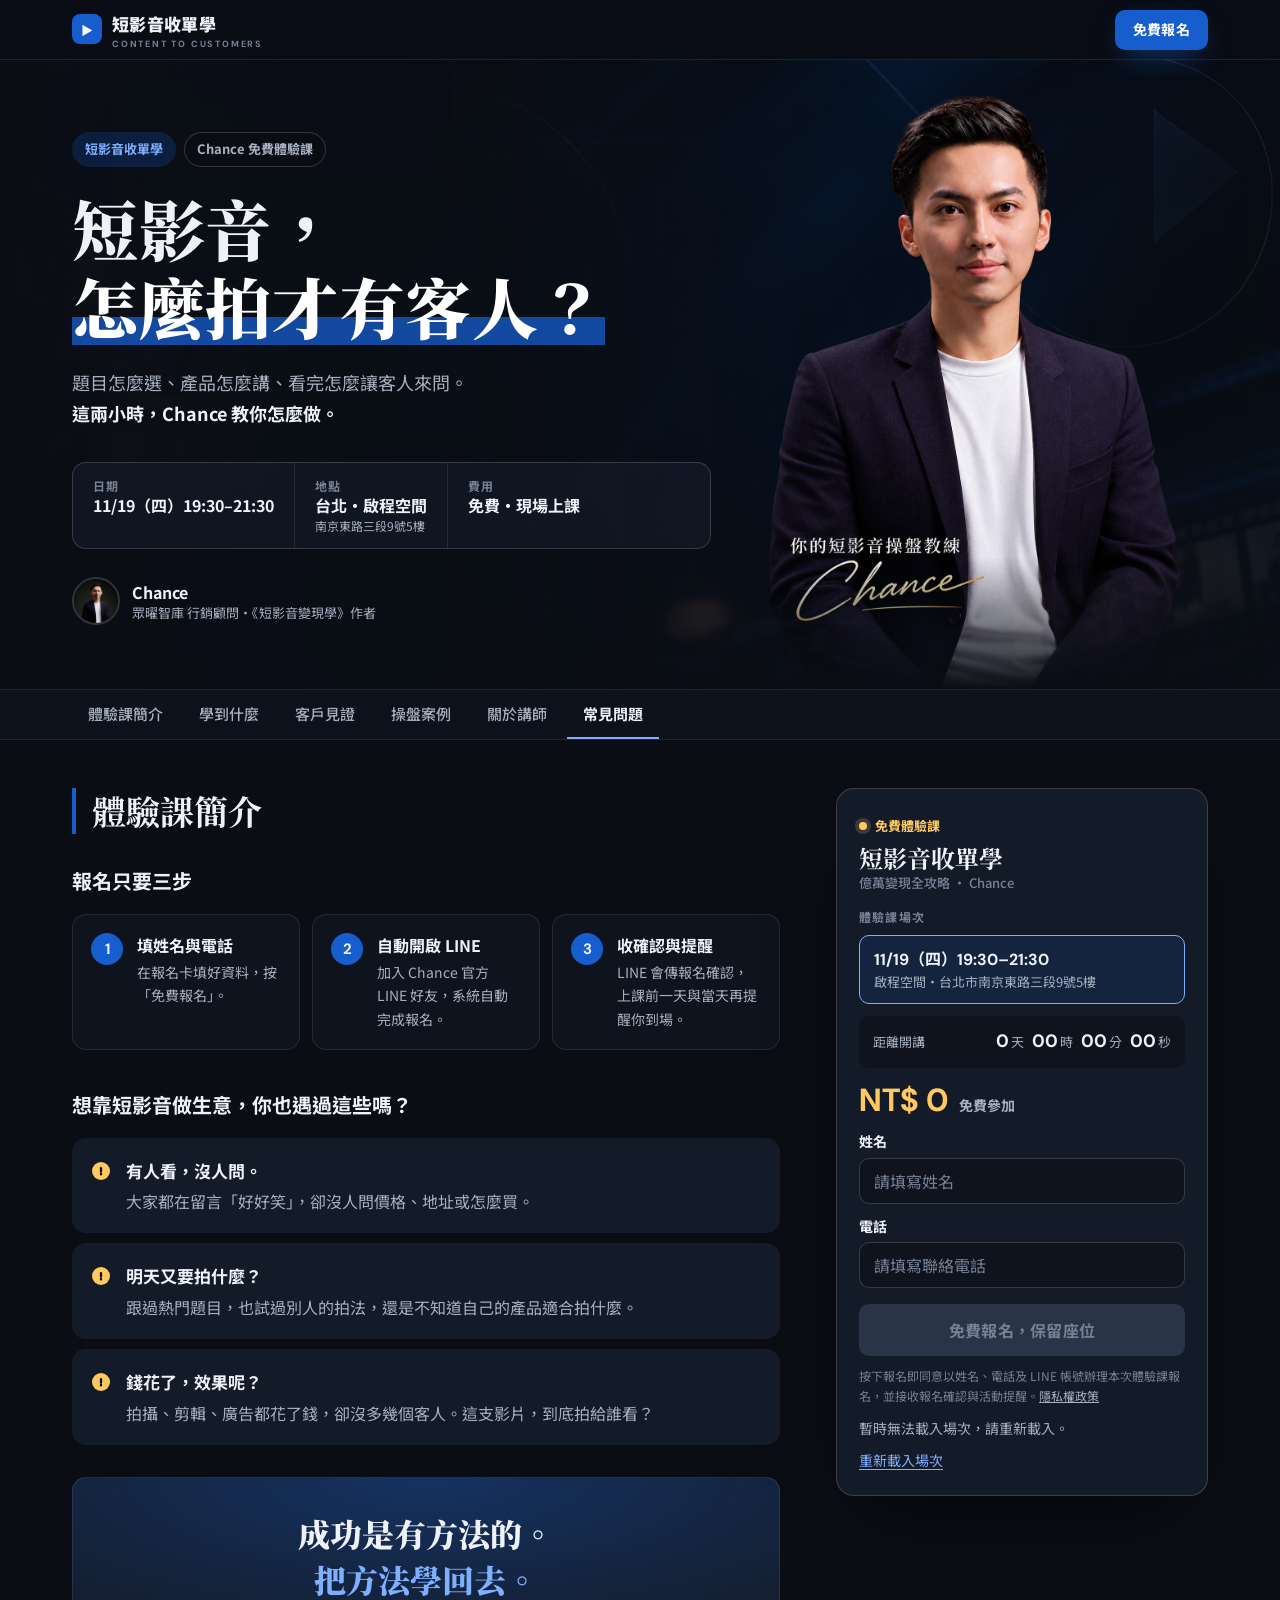
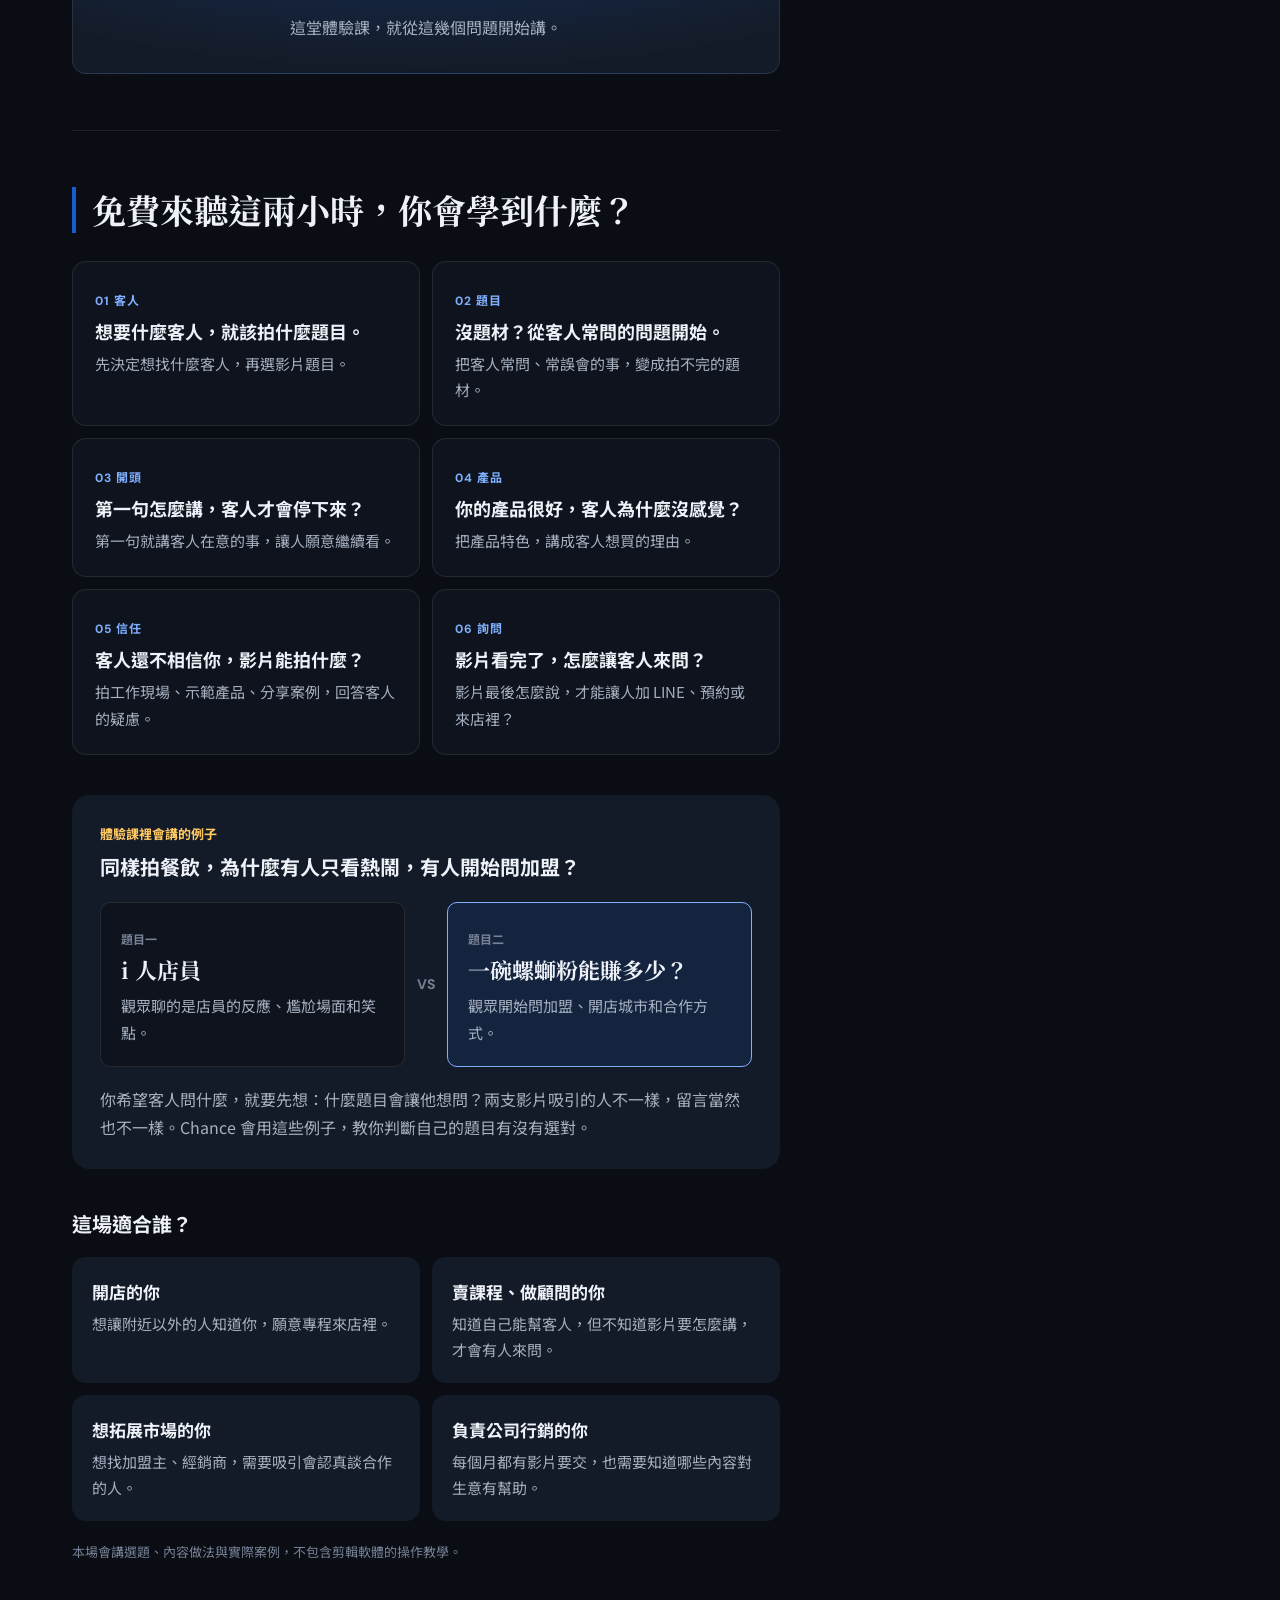
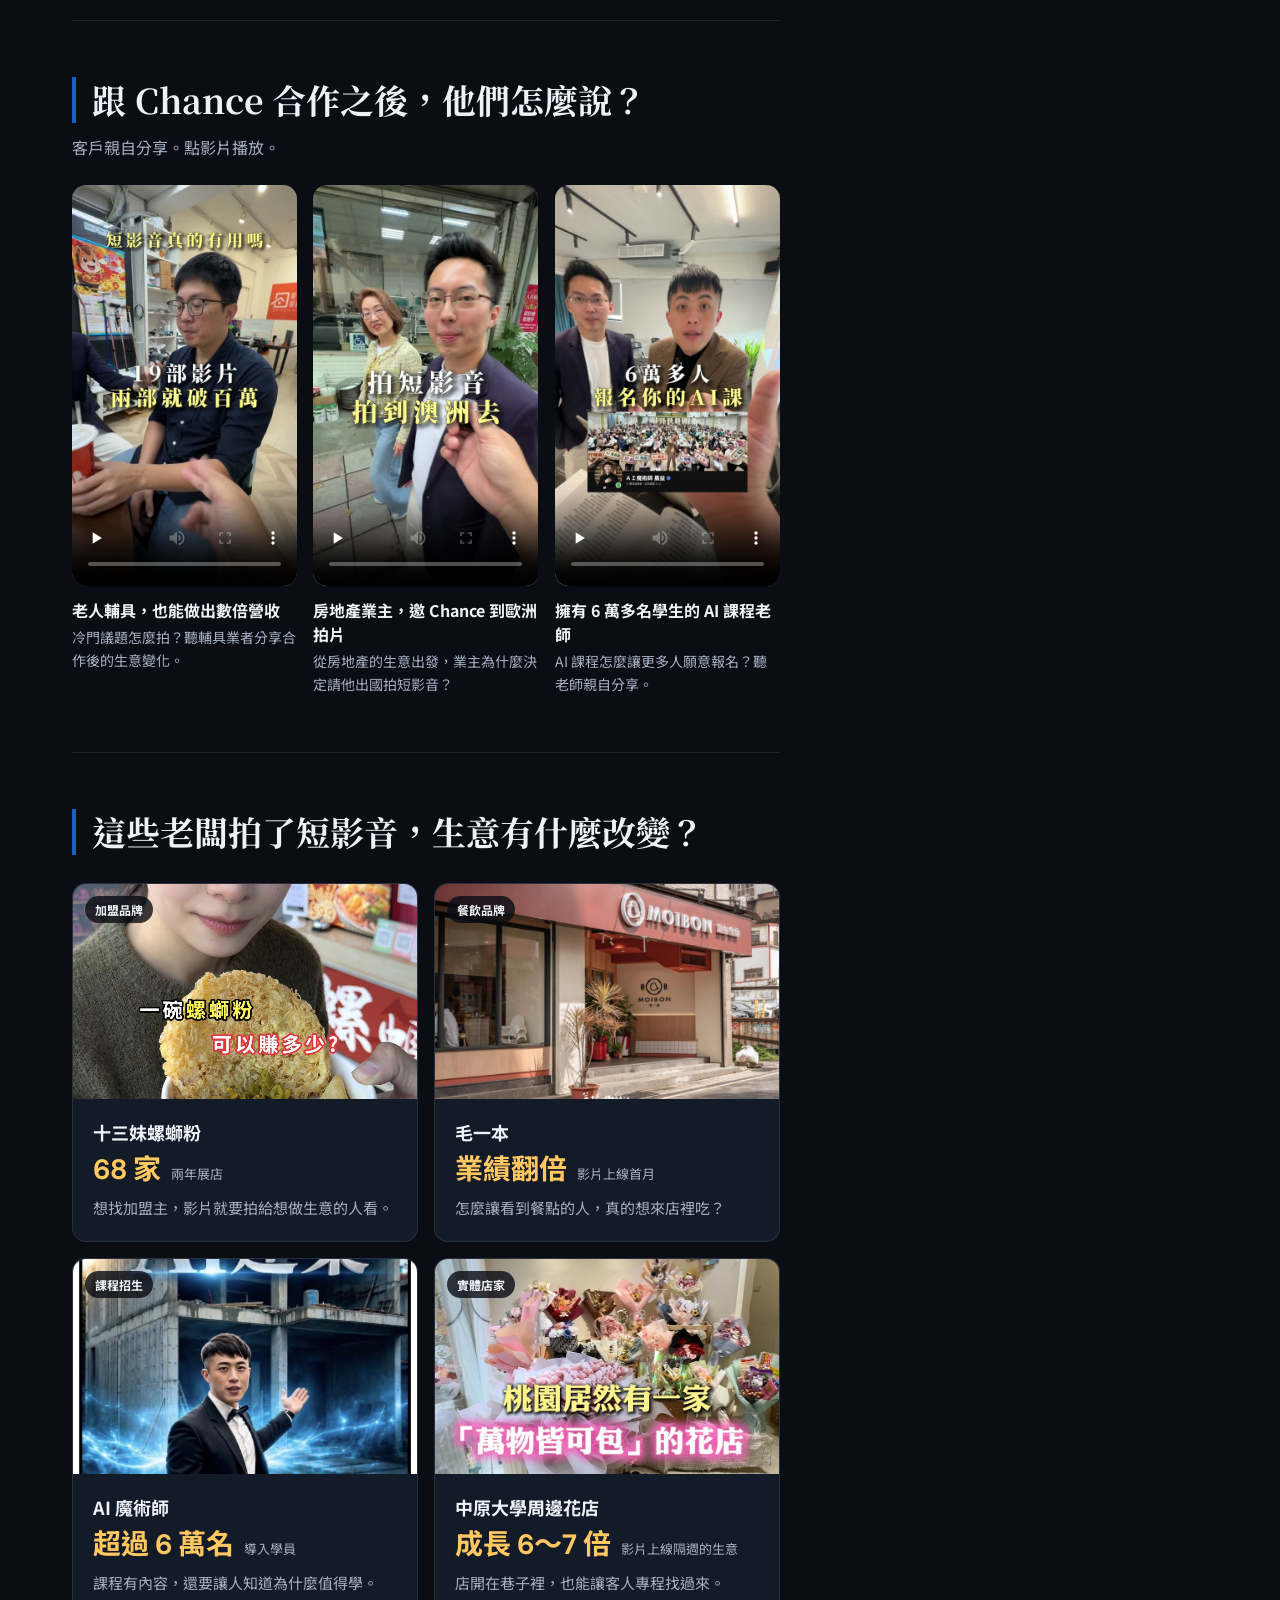
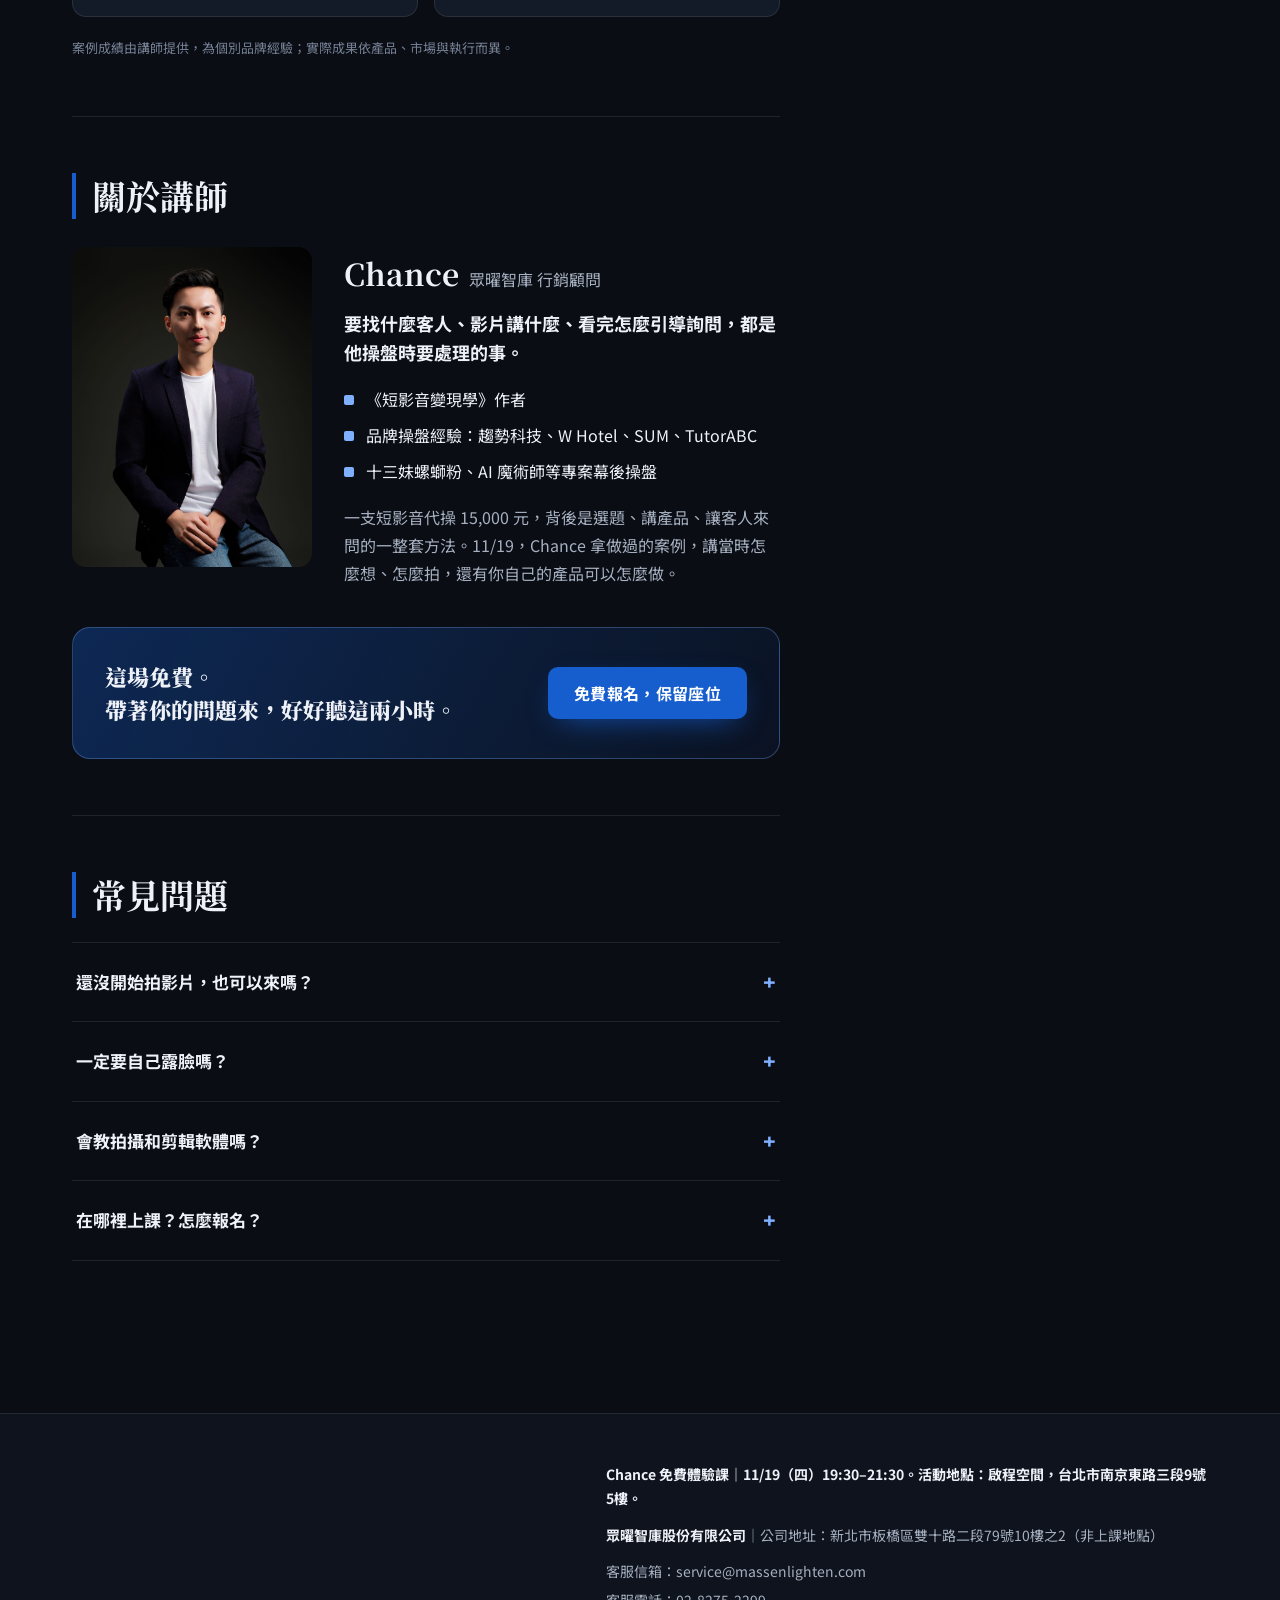
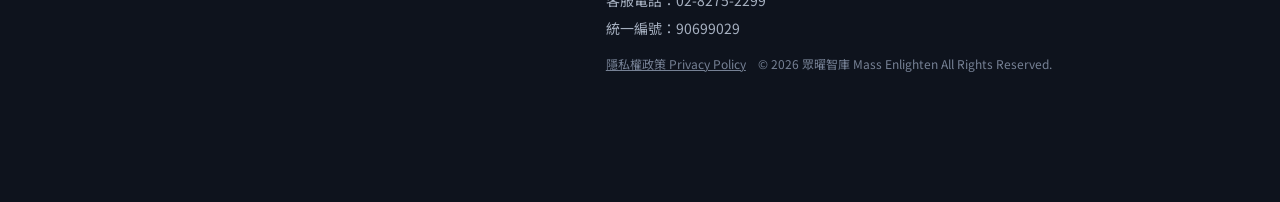
==== commit 4ef4f556: "Rename v2 event wording from 講座 to 體驗課 / 免費體驗課 Co-Authored-By: Claude Opus 5.5 <noreply@anthropic.co" ====
--- a/v2/index.html
+++ b/v2/index.html
@@ -3,9 +3,9 @@
 <head>
   <meta charset="UTF-8"><meta name="viewport" content="width=device-width, initial-scale=1">
   <meta name="theme-color" content="#0A0D14">
-  <title>Chance 免費實體講座｜11/19 短影音收單學</title>
-  <meta name="description" content="11/19（四）19:30–21:30，跟 Chance 學怎麼選題、介紹產品，讓客人來問。免費實體講座｜台北市南京東路三段9號5樓。">
-  <meta property="og:title" content="Chance 免費實體講座｜11/19 短影音收單學"><meta property="og:description" content="2026/11/19（四）19:30–21:30｜免費實體講座｜啟程空間・台北市南京東路三段9號5樓。">
+  <title>Chance 免費體驗課｜11/19 短影音收單學</title>
+  <meta name="description" content="11/19（四）19:30–21:30，跟 Chance 學怎麼選題、介紹產品，讓客人來問。免費體驗課｜台北市南京東路三段9號5樓。">
+  <meta property="og:title" content="Chance 免費體驗課｜11/19 短影音收單學"><meta property="og:description" content="2026/11/19（四）19:30–21:30｜免費體驗課｜啟程空間・台北市南京東路三段9號5樓。">
   <meta property="og:image" content="https://massenlight.github.io/chance/assets/chance-share-cover.png">
   <link rel="icon" href="../assets/favicon.svg" type="image/svg+xml">
   <link rel="preconnect" href="https://fonts.googleapis.com"><link rel="preconnect" href="https://fonts.gstatic.com" crossorigin>
@@ -29,13 +29,13 @@
     <div class="hero-bg" aria-hidden="true"></div>
     <div class="wrap hero-grid">
       <div class="hero-copy">
-        <p class="hero-kicker"><span>短影音收單學</span><span>Chance 免費實體講座</span></p>
+        <p class="hero-kicker"><span>短影音收單學</span><span>Chance 免費體驗課</span></p>
         <h1>短影音，<br><em>怎麼拍才有客人？</em></h1>
         <p class="hero-sub">題目怎麼選、產品怎麼講、看完怎麼讓客人來問。<br><strong>這兩小時，Chance 教你怎麼做。</strong></p>
-        <ul class="hero-meta" aria-label="講座資訊">
+        <ul class="hero-meta" aria-label="體驗課資訊">
           <li><span class="meta-label">日期</span><strong>11/19（四）19:30–21:30</strong></li>
           <li><span class="meta-label">地點</span><strong>台北・啟程空間</strong><small>南京東路三段9號5樓</small></li>
-          <li><span class="meta-label">費用</span><strong>免費・實體講座</strong></li>
+          <li><span class="meta-label">費用</span><strong>免費・現場上課</strong></li>
         </ul>
         <div class="hero-mentor">
           <img src="../assets/chance.jpg" alt="" width="48" height="48">
@@ -51,7 +51,7 @@
   <!-- 2. Section tabs -->
   <nav class="tabs" aria-label="頁面分區">
     <div class="wrap tabs-row">
-      <a href="#intro">講座簡介</a><a href="#learn">學到什麼</a><a href="#voices">客戶見證</a><a href="#cases">操盤案例</a><a href="#mentor">關於講師</a><a href="#faq">常見問題</a>
+      <a href="#intro">體驗課簡介</a><a href="#learn">學到什麼</a><a href="#voices">客戶見證</a><a href="#cases">操盤案例</a><a href="#mentor">關於講師</a><a href="#faq">常見問題</a>
     </div>
   </nav>
 
@@ -60,10 +60,10 @@
     <aside class="enroll-rail" id="enroll" aria-labelledby="enroll-title">
       <div class="enroll-card">
         <div class="card-body">
-          <span class="card-badge"><span class="dot" aria-hidden="true"></span>免費實體講座</span>
+          <span class="card-badge"><span class="dot" aria-hidden="true"></span>免費體驗課</span>
           <h2 id="enroll-title">短影音收單學<small>億萬變現全攻略 · Chance</small></h2>
 
-          <p class="card-label">講座場次</p>
+          <p class="card-label">體驗課場次</p>
           <div class="session-chip" aria-current="true"><strong>11/19（四）19:30–21:30</strong><span>啟程空間・台北市南京東路三段9號5樓</span></div>
 
           <div class="countdown" id="countdown" hidden>
@@ -81,7 +81,7 @@
               <label for="registration-name">姓名</label><input id="registration-name" name="name" autocomplete="name" maxlength="80" placeholder="請填寫姓名" required>
               <label for="registration-phone">電話</label><input id="registration-phone" name="phone" type="tel" autocomplete="tel" maxlength="24" placeholder="請填寫聯絡電話" required>
               <button class="btn btn-block" id="registration-submit" type="submit" disabled>免費報名，保留座位</button>
-              <p class="registration-consent">按下報名即同意以姓名、電話及 LINE 帳號辦理本次講座報名，並接收報名確認與活動提醒。<a href="https://www.massenlighten.com/privacy" target="_blank" rel="noopener noreferrer">隱私權政策</a></p>
+              <p class="registration-consent">按下報名即同意以姓名、電話及 LINE 帳號辦理本次體驗課報名，並接收報名確認與活動提醒。<a href="https://www.massenlighten.com/privacy" target="_blank" rel="noopener noreferrer">隱私權政策</a></p>
             </div>
             <p id="registration-status" class="registration-status" role="status" aria-live="polite">正在確認報名場次…</p>
             <button class="text-link registration-retry" id="registration-retry" type="button" hidden>重新載入場次</button>
@@ -95,15 +95,15 @@
     </aside>
 
     <div class="course-main">
-      <!-- 講座簡介 -->
+      <!-- 體驗課簡介 -->
       <section id="intro" class="block">
-        <h2 class="block-title">講座簡介</h2>
+        <h2 class="block-title">體驗課簡介</h2>
 
         <h3 class="sub-title">報名只要三步</h3>
         <ol class="steps">
           <li><b>1</b><div><strong>填姓名與電話</strong><p>在報名卡填好資料，按「免費報名」。</p></div></li>
           <li><b>2</b><div><strong>自動開啟 LINE</strong><p>加入 Chance 官方 LINE 好友，系統自動完成報名。</p></div></li>
-          <li><b>3</b><div><strong>收確認與提醒</strong><p>LINE 會傳報名確認，講座前一天與當天再提醒你到場。</p></div></li>
+          <li><b>3</b><div><strong>收確認與提醒</strong><p>LINE 會傳報名確認，上課前一天與當天再提醒你到場。</p></div></li>
         </ol>
 
         <h3 class="sub-title">想靠短影音做生意，你也遇過這些嗎？</h3>
@@ -113,7 +113,7 @@
           <li><strong>錢花了，效果呢？</strong><p>拍攝、剪輯、廣告都花了錢，卻沒多幾個客人。這支影片，到底拍給誰看？</p></li>
         </ul>
 
-        <blockquote class="callout"><p>成功是有方法的。<br><em>把方法學回去。</em></p><footer>這場講座，就從這幾個問題開始講。</footer></blockquote>
+        <blockquote class="callout"><p>成功是有方法的。<br><em>把方法學回去。</em></p><footer>這堂體驗課，就從這幾個問題開始講。</footer></blockquote>
       </section>
 
       <!-- 學到什麼 -->
@@ -129,7 +129,7 @@
         </ol>
 
         <div class="compare">
-          <p class="compare-kicker">講座裡會講的例子</p>
+          <p class="compare-kicker">體驗課裡會講的例子</p>
           <h3 class="sub-title">同樣拍餐飲，為什麼有人只看熱鬧，有人開始問加盟？</h3>
           <div class="compare-grid">
             <article><small>題目一</small><strong>i 人店員</strong><p>觀眾聊的是店員的反應、尷尬場面和笑點。</p></article>
@@ -199,9 +199,9 @@
         <h2 class="block-title">常見問題</h2>
         <div class="faq">
           <details><summary>還沒開始拍影片，也可以來嗎？</summary><p>可以。從要找什麼客人、適合拍什麼題目開始講。帶著你的產品和客戶常問的問題來，更容易對照自己的情況。</p></details>
-          <details><summary>一定要自己露臉嗎？</summary><p>不一定。產品示範、工作過程、團隊出鏡都可以。講座會談不同的做法，重點是選擇適合自己生意、也能持續拍下去的方式。</p></details>
+          <details><summary>一定要自己露臉嗎？</summary><p>不一定。產品示範、工作過程、團隊出鏡都可以。課堂上會談不同的做法，重點是選擇適合自己生意、也能持續拍下去的方式。</p></details>
           <details><summary>會教拍攝和剪輯軟體嗎？</summary><p>這兩小時主要講選題、影片內容和實際案例，不包含拍攝、剪輯軟體的操作教學。</p></details>
-          <details><summary>在哪裡上課？怎麼報名？</summary><p>2026/11/19（四）19:30–21:30，免費實體講座。地點：啟程空間，台北市南京東路三段9號5樓。在本頁填姓名、電話送出後，會自動開啟 Chance 官方 LINE，加入好友接收報名確認與到場提醒。</p></details>
+          <details><summary>在哪裡上課？怎麼報名？</summary><p>2026/11/19（四）19:30–21:30，免費體驗課。地點：啟程空間，台北市南京東路三段9號5樓。在本頁填姓名、電話送出後，會自動開啟 Chance 官方 LINE，加入好友接收報名確認與到場提醒。</p></details>
         </div>
       </section>
     </div>
@@ -210,10 +210,10 @@
 
 <footer class="site-footer" id="contact">
   <div class="wrap footer-grid">
-    <div class="footer-map"><iframe src="https://maps.google.com/maps?q=台北市南京東路三段9號5樓&amp;hl=zh-TW&amp;z=16&amp;output=embed" title="啟程空間・免費講座場地地圖" width="100%" height="100%" style="border:0" allowfullscreen loading="lazy" referrerpolicy="no-referrer-when-downgrade"></iframe></div>
+    <div class="footer-map"><iframe src="https://maps.google.com/maps?q=台北市南京東路三段9號5樓&amp;hl=zh-TW&amp;z=16&amp;output=embed" title="啟程空間・免費體驗課場地地圖" width="100%" height="100%" style="border:0" allowfullscreen loading="lazy" referrerpolicy="no-referrer-when-downgrade"></iframe></div>
     <div class="footer-info">
-      <p class="footer-notice">Chance 免費實體講座｜11/19（四）19:30–21:30。活動地點：啟程空間，台北市南京東路三段9號5樓。</p>
-      <p><strong>眾曜智庫股份有限公司</strong>｜公司地址：新北市板橋區雙十路二段79號10樓之2（非講座場地）</p>
+      <p class="footer-notice">Chance 免費體驗課｜11/19（四）19:30–21:30。活動地點：啟程空間，台北市南京東路三段9號5樓。</p>
+      <p><strong>眾曜智庫股份有限公司</strong>｜公司地址：新北市板橋區雙十路二段79號10樓之2（非上課地點）</p>
       <ul class="footer-contacts">
         <li><a href="mailto:service@massenlighten.com">客服信箱：service@massenlighten.com</a></li>
         <li><a href="tel:0282752299">客服電話：02-8275-2299</a></li>
@@ -224,6 +224,6 @@
   </div>
 </footer>
 
-<div class="mobile-bar"><span>短影音收單學<small>11/19（四）19:30・免費實體講座</small></span><a class="btn btn-small" href="#enroll">免費報名</a></div>
+<div class="mobile-bar"><span>短影音收單學<small>11/19（四）19:30・免費體驗課</small></span><a class="btn btn-small" href="#enroll">免費報名</a></div>
 </body>
 </html>
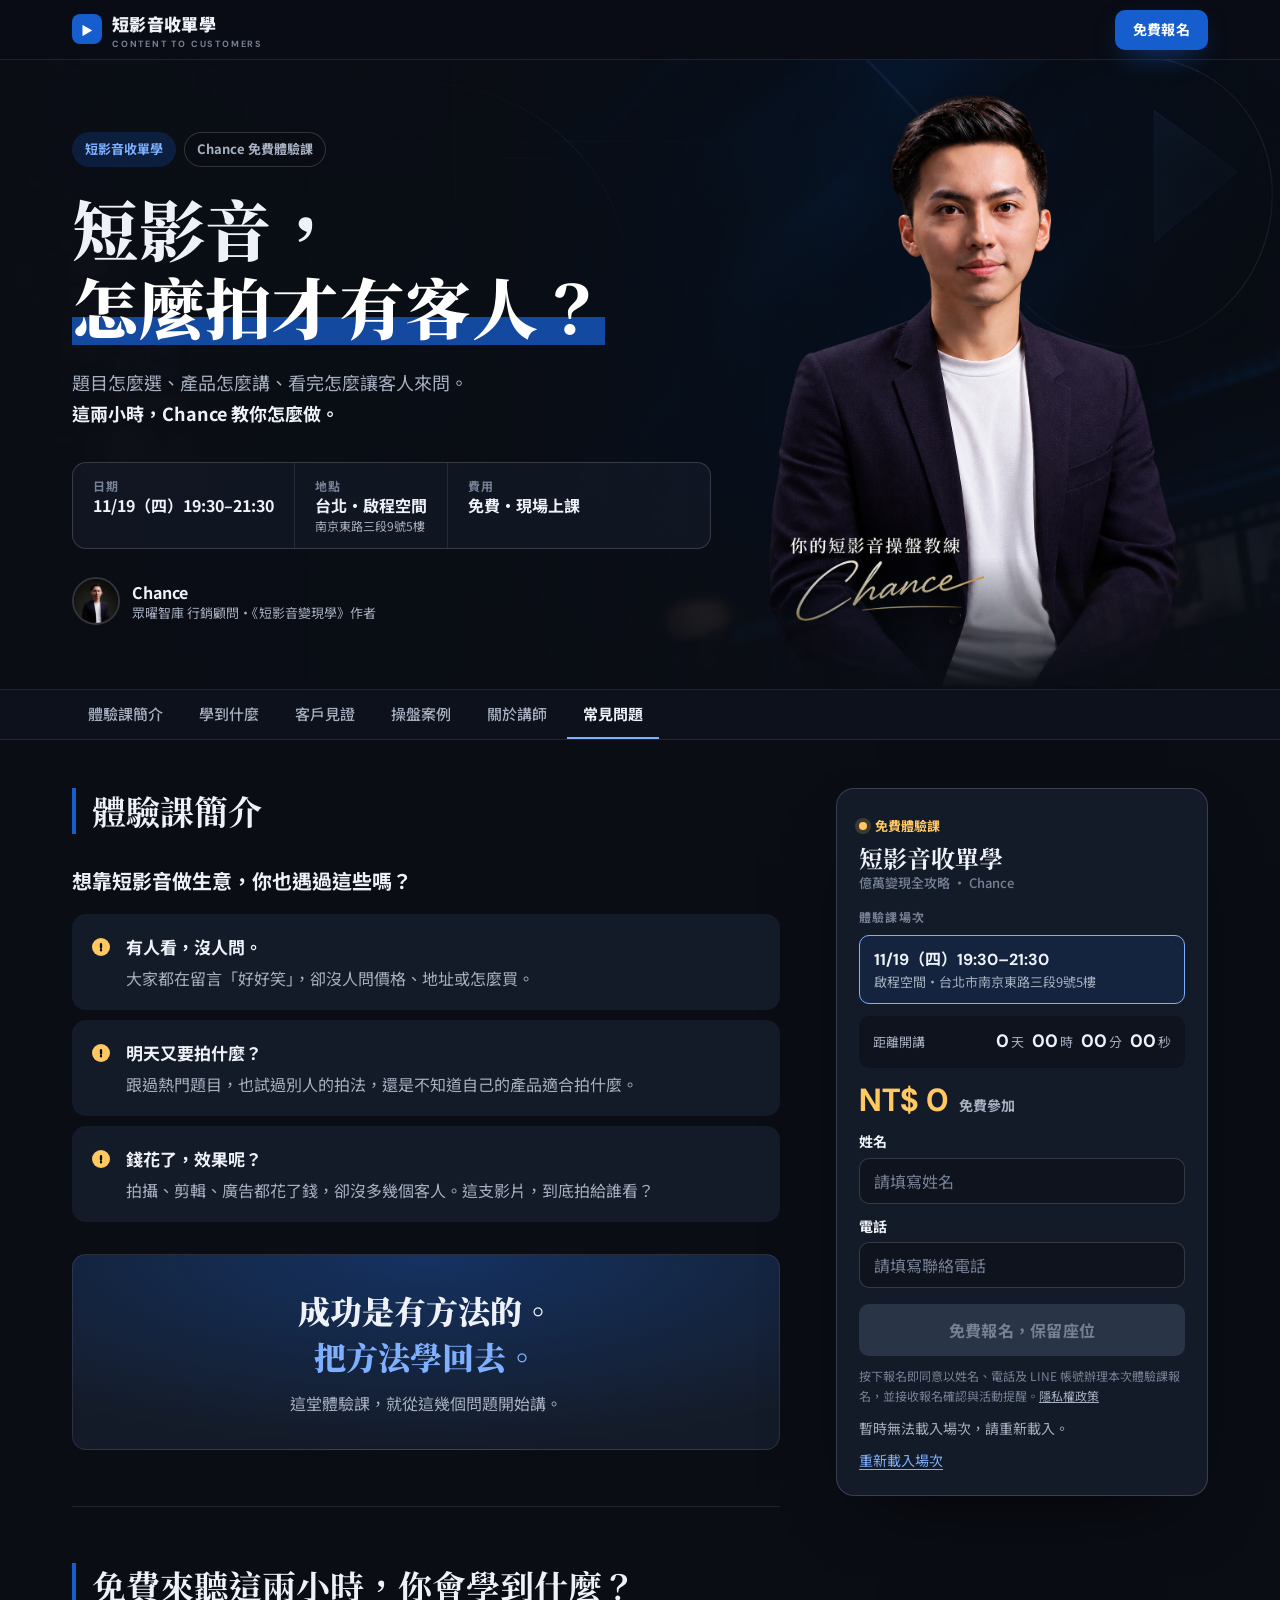
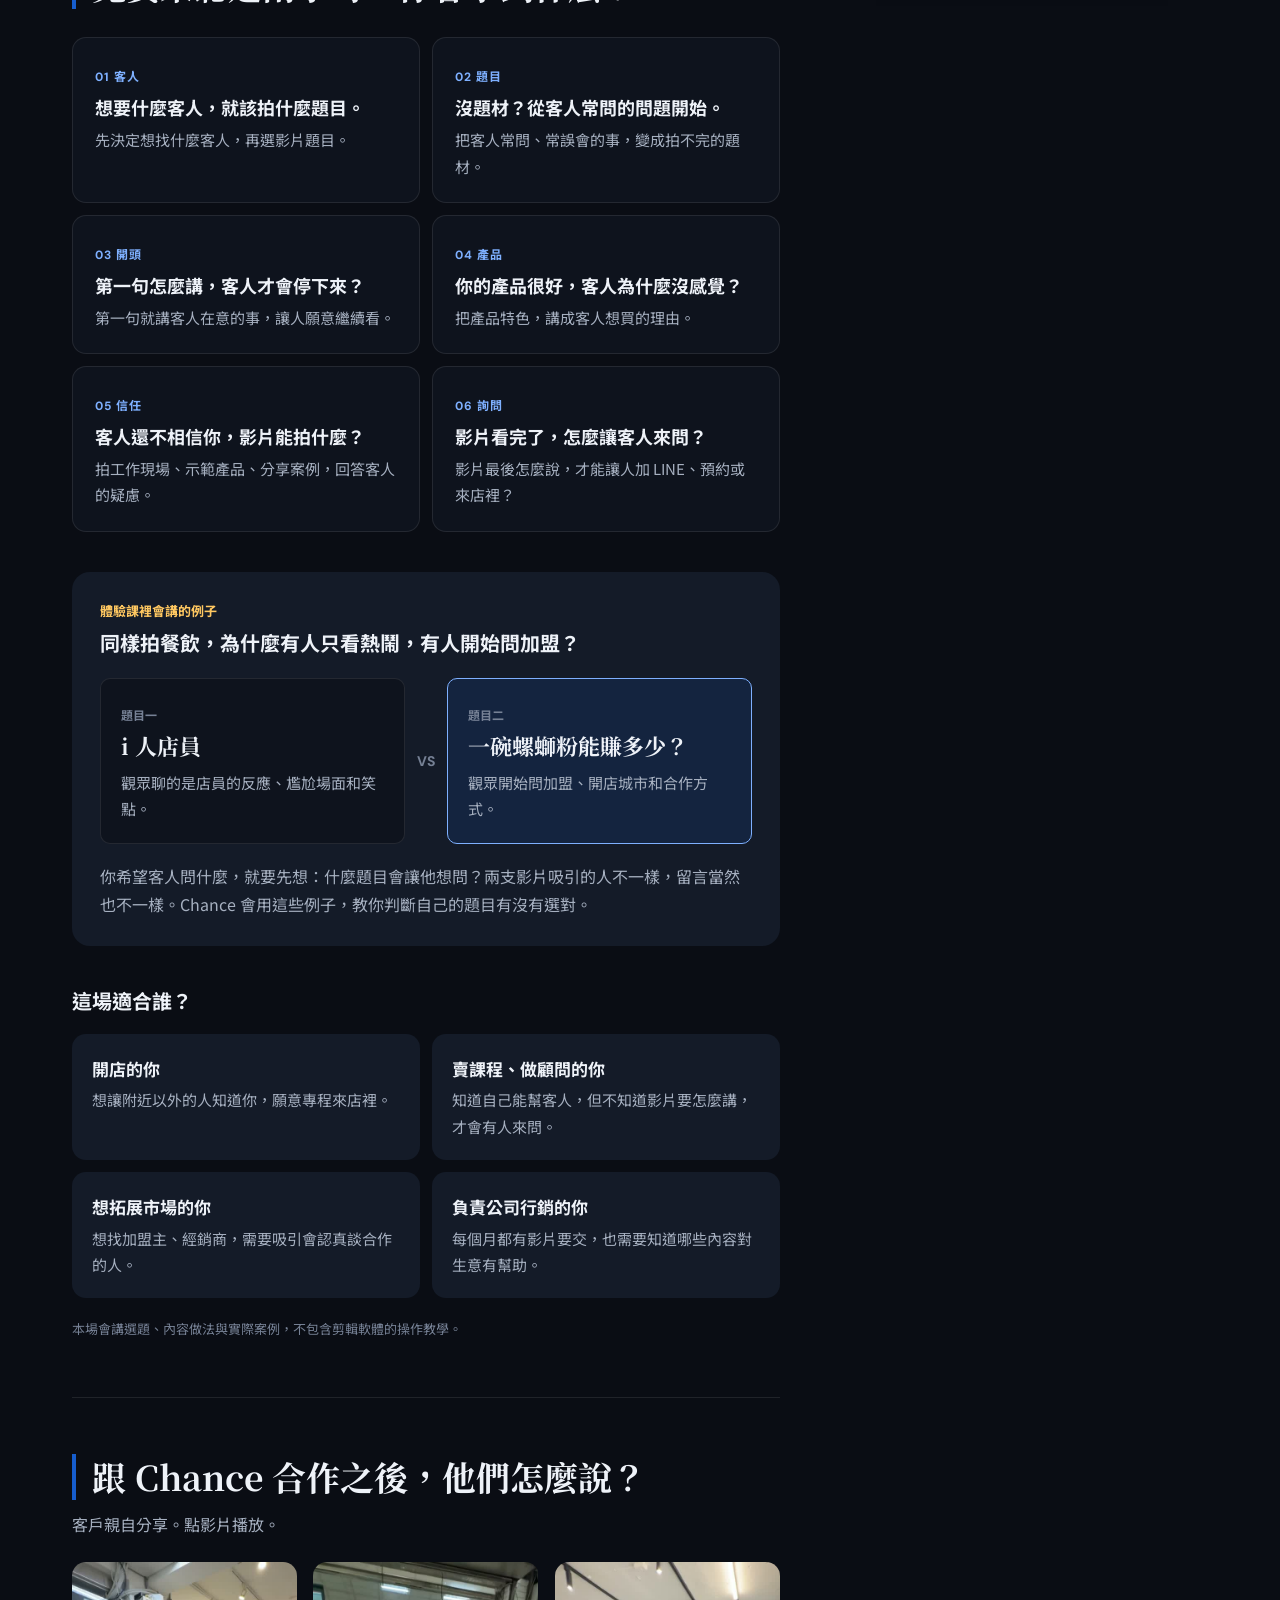
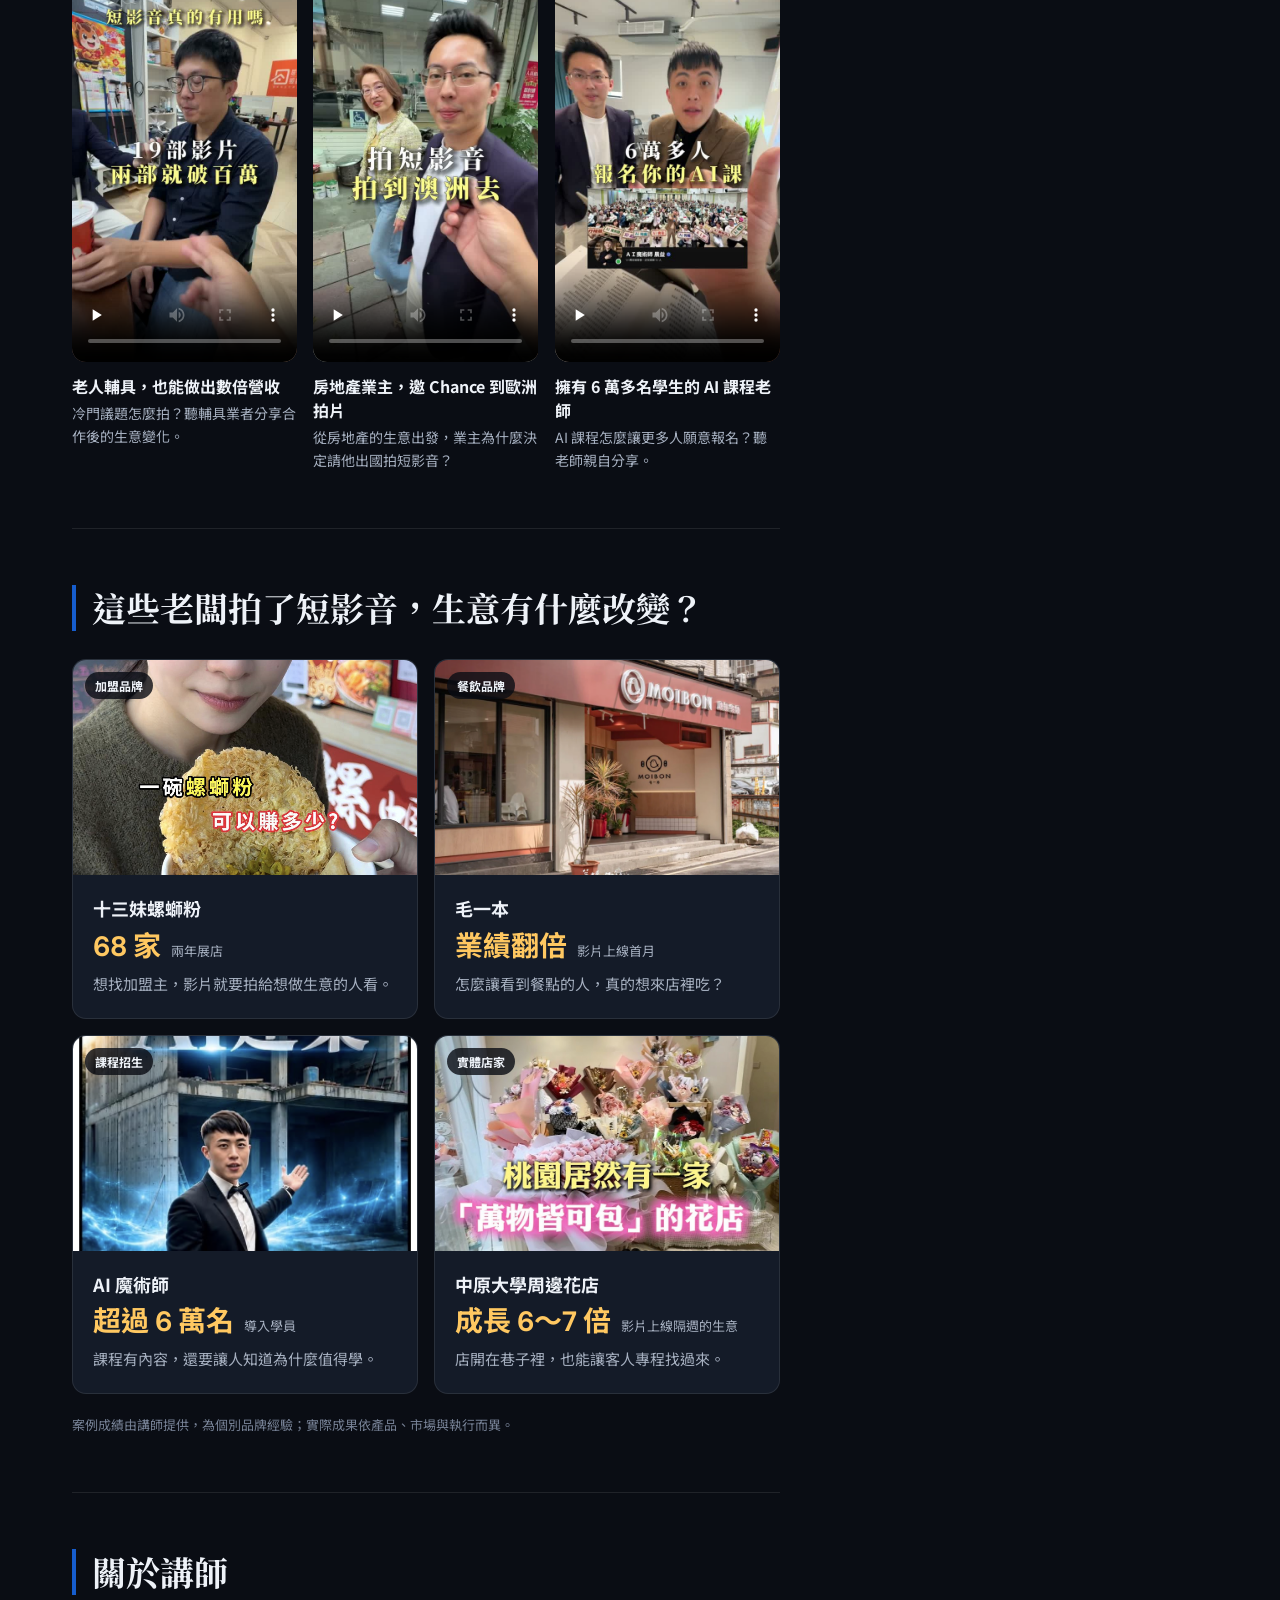
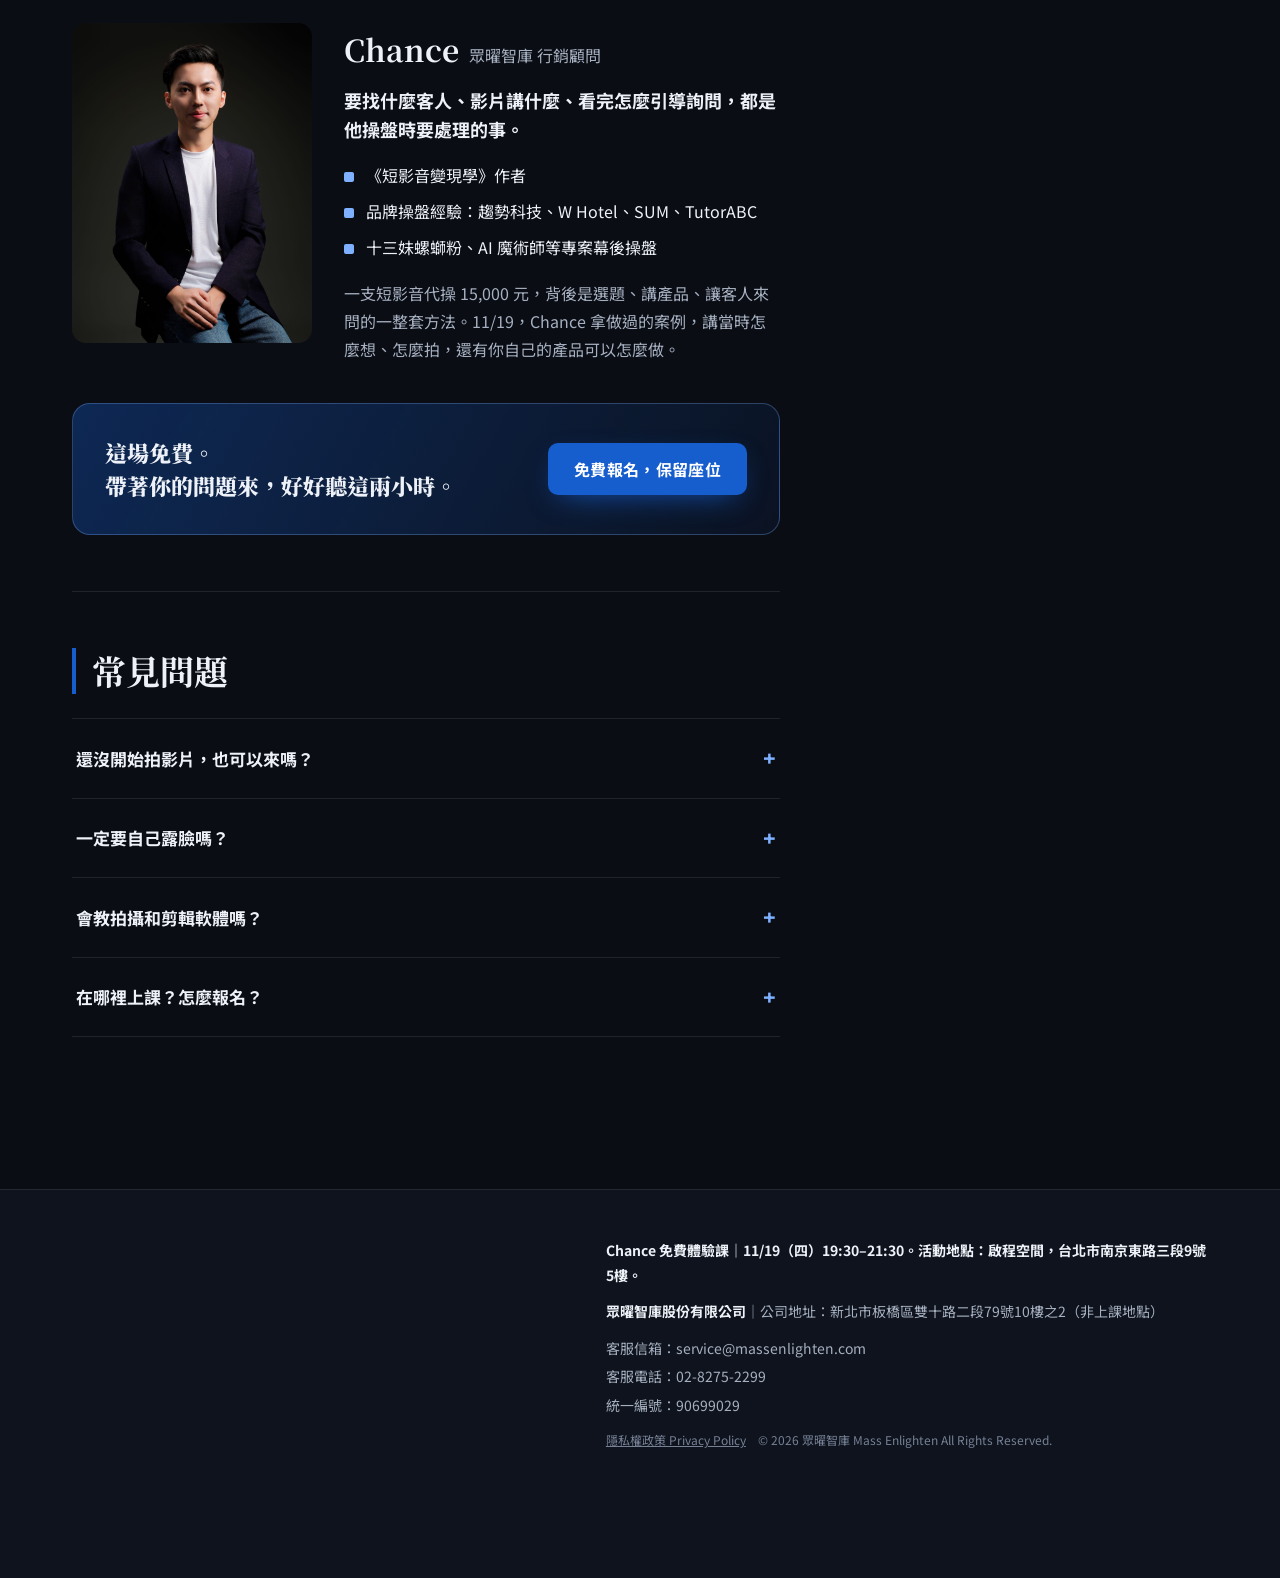
==== commit 5dd82dc2: "Remove the three-step registration section from v2 Co-Authored-By: Claude Opus 5.5 <noreply@anthropi" ====
--- a/v2/index.html
+++ b/v2/index.html
@@ -99,13 +99,6 @@
       <section id="intro" class="block">
         <h2 class="block-title">體驗課簡介</h2>
 
-        <h3 class="sub-title">報名只要三步</h3>
-        <ol class="steps">
-          <li><b>1</b><div><strong>填姓名與電話</strong><p>在報名卡填好資料，按「免費報名」。</p></div></li>
-          <li><b>2</b><div><strong>自動開啟 LINE</strong><p>加入 Chance 官方 LINE 好友，系統自動完成報名。</p></div></li>
-          <li><b>3</b><div><strong>收確認與提醒</strong><p>LINE 會傳報名確認，上課前一天與當天再提醒你到場。</p></div></li>
-        </ol>
-
         <h3 class="sub-title">想靠短影音做生意，你也遇過這些嗎？</h3>
         <ul class="pains">
           <li><strong>有人看，沒人問。</strong><p>大家都在留言「好好笑」，卻沒人問價格、地址或怎麼買。</p></li>
--- a/v2/styles.css
+++ b/v2/styles.css
@@ -120,11 +120,6 @@
 .block-title+.sub-title{margin-top:32px}
 .fine{margin-top:20px;font-size:13px;color:var(--dim)}
 
-.steps{display:grid;grid-template-columns:repeat(3,1fr);gap:12px}
-.steps li{display:flex;gap:14px;padding:18px;border:1px solid var(--line);border-radius:var(--radius);background:var(--bg-2)}
-.steps b{flex:none;display:grid;place-items:center;width:32px;height:32px;border-radius:50%;background:var(--accent);font-family:var(--num);font-size:15px}
-.steps strong{display:block;line-height:1.5}
-.steps p{margin-top:4px;font-size:14px;color:var(--muted);line-height:1.65}
 
 .pains{display:grid;gap:10px}
 .pains li{position:relative;padding:18px 20px 18px 54px;border-radius:var(--radius);background:var(--surface)}
@@ -240,7 +235,7 @@
   .course-main{grid-row:2}
   .block{padding:44px 0}
   .block:first-child{padding-top:44px;border-top:1px solid var(--line)}
-  .steps,.learn-list,.audience,.case-grid{grid-template-columns:1fr}
+  .learn-list,.audience,.case-grid{grid-template-columns:1fr}
   .compare{padding:20px}
   .compare-grid{grid-template-columns:1fr}
   .compare-vs{justify-self:center}
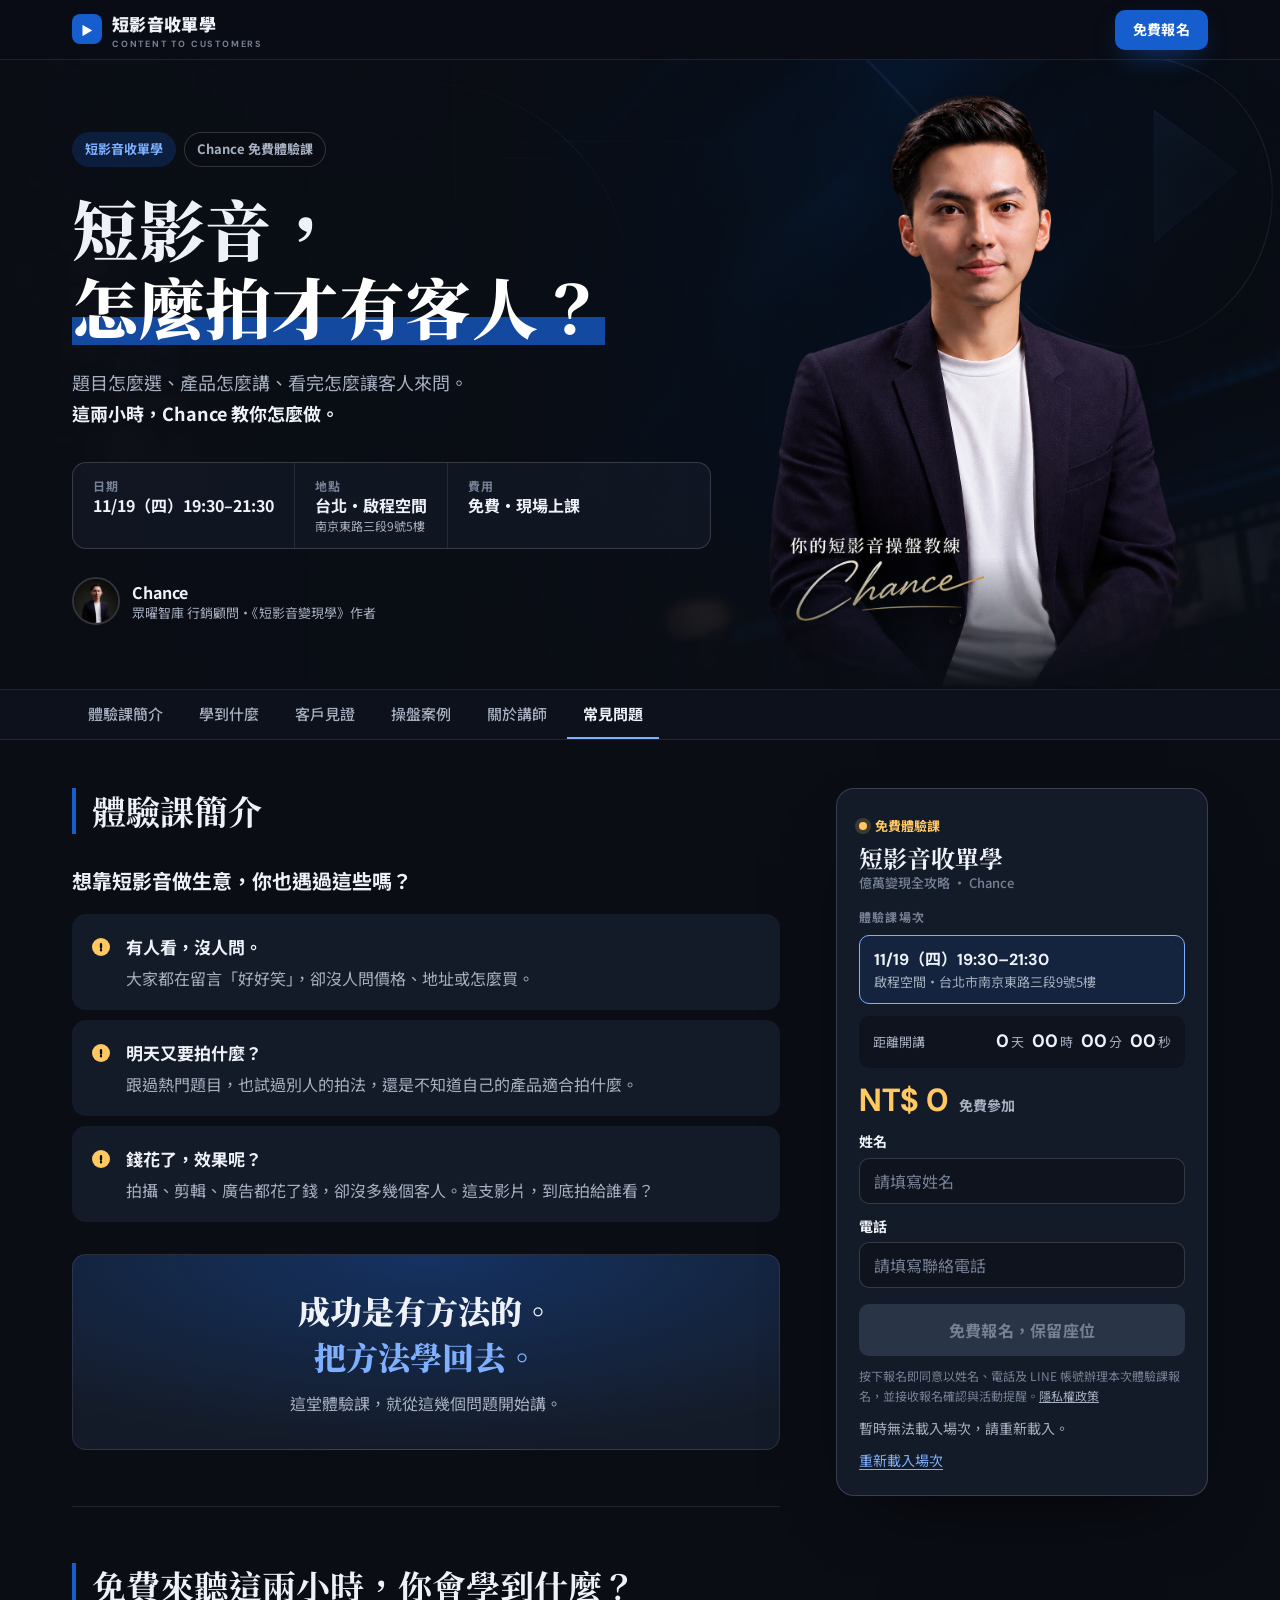
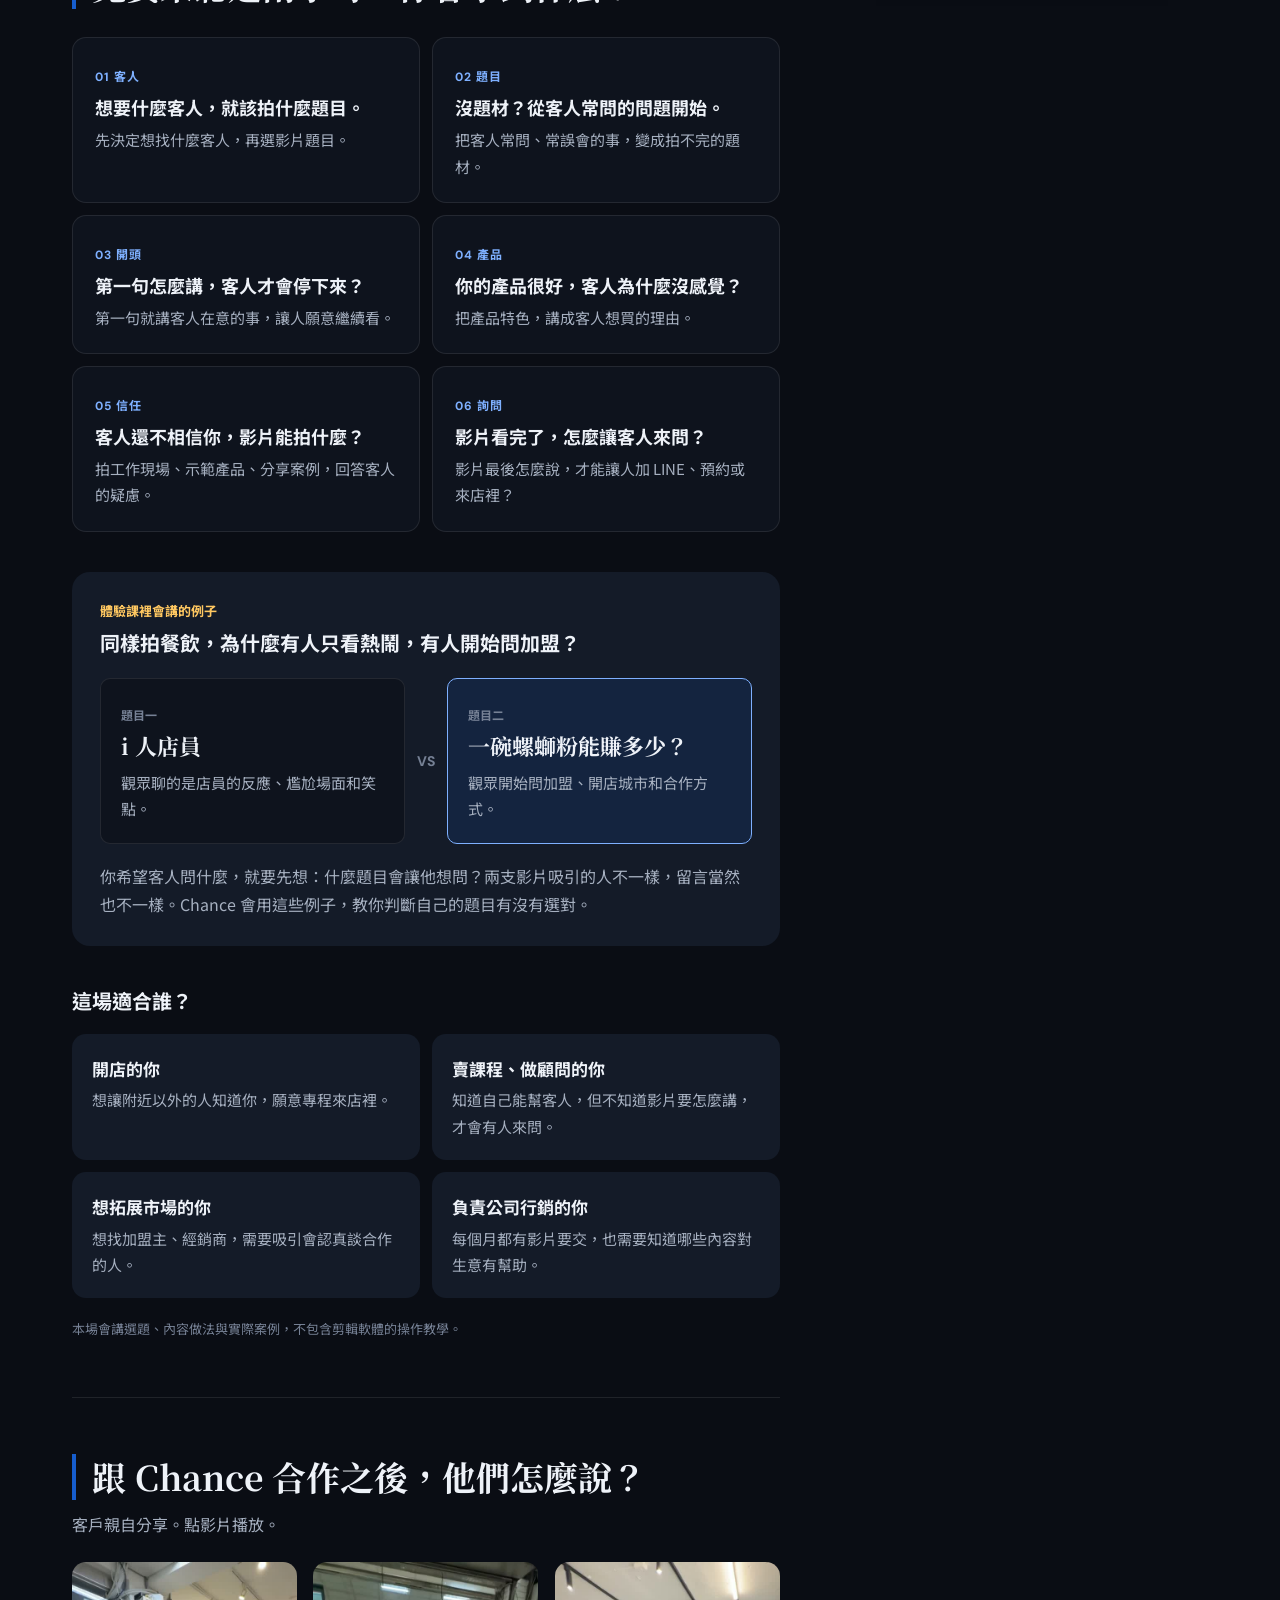
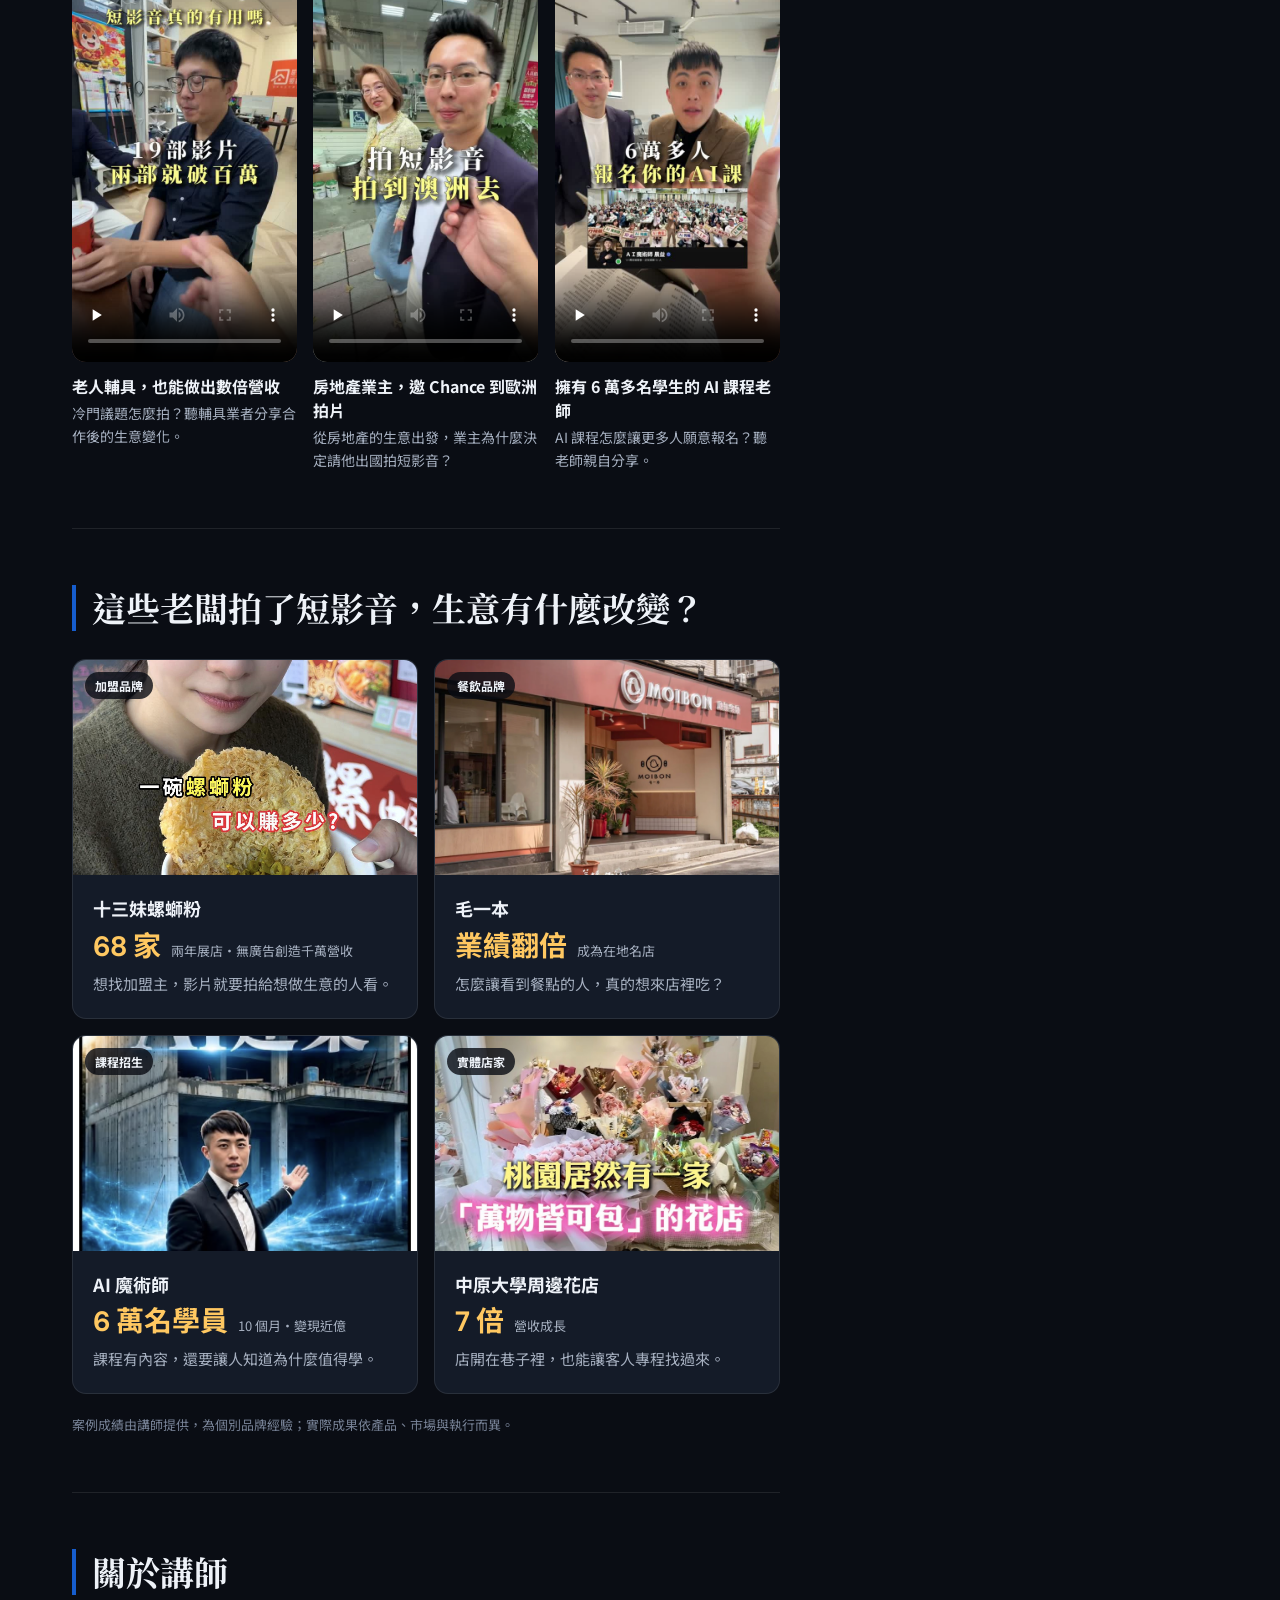
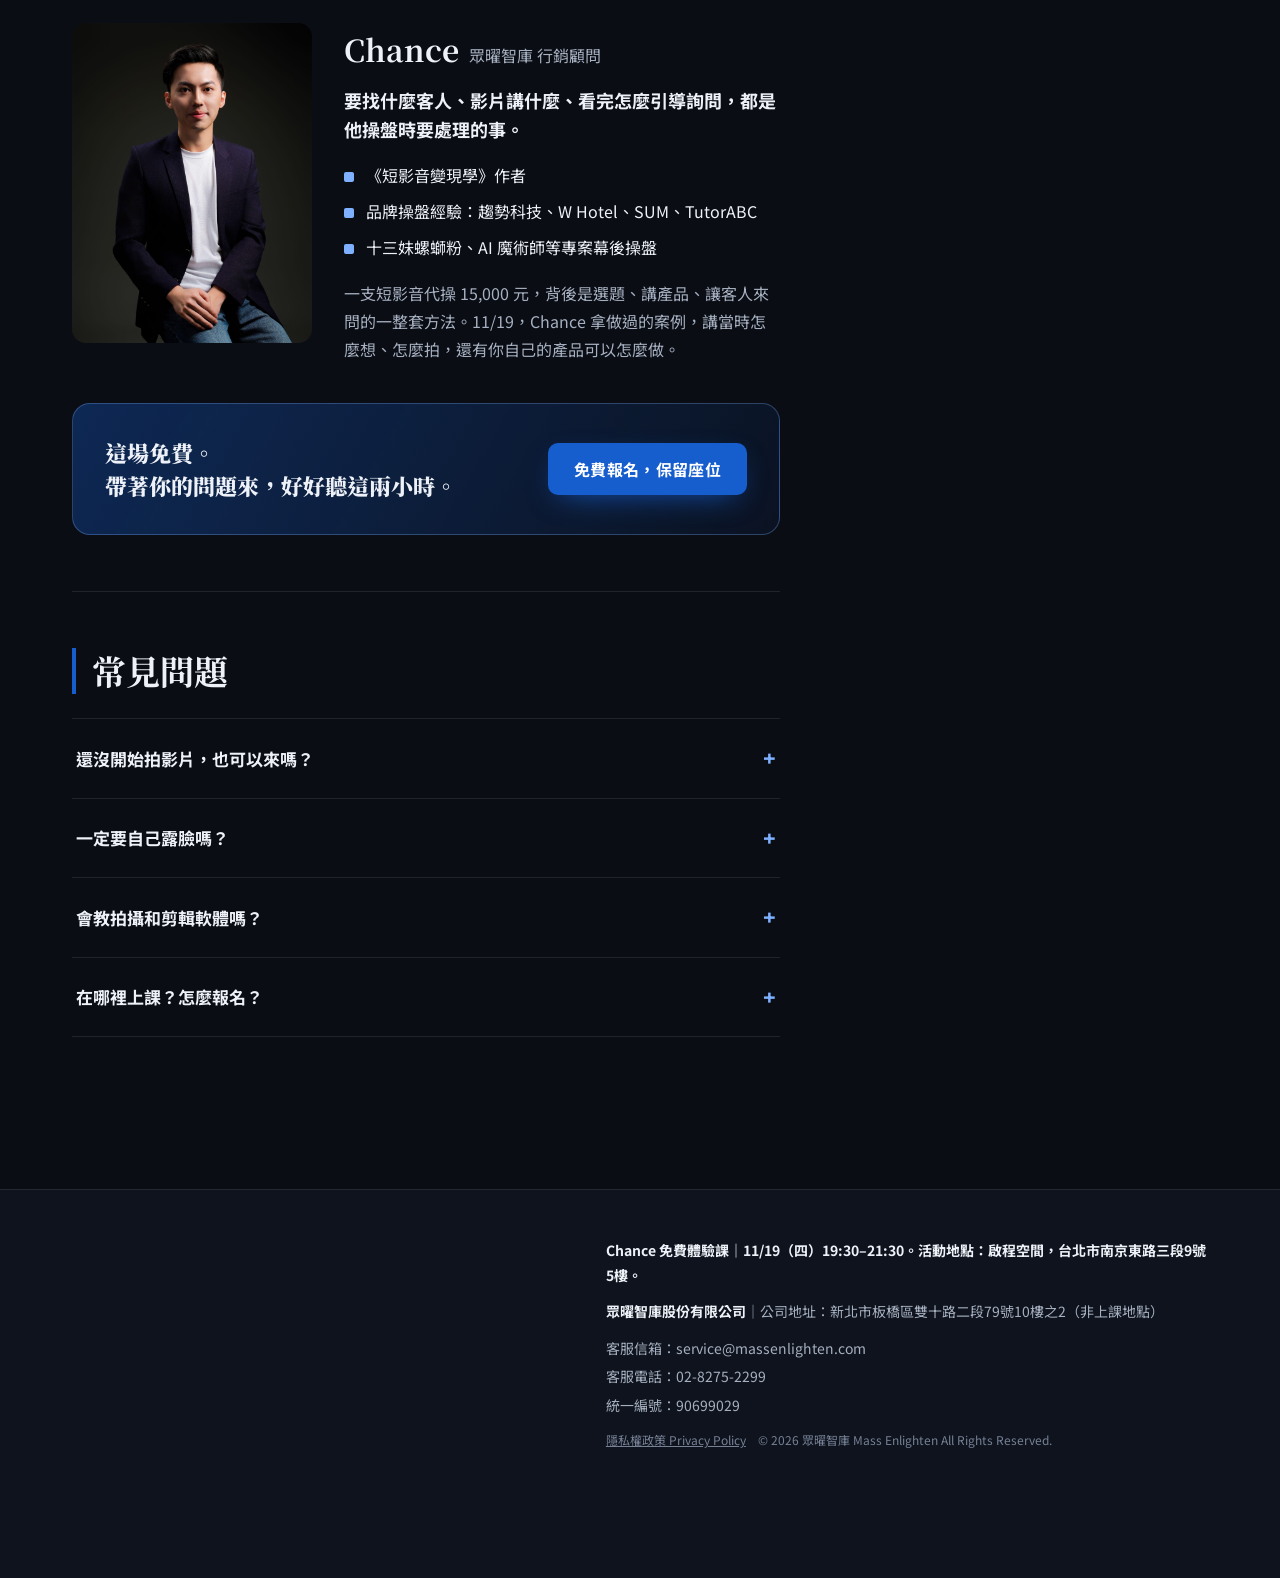
==== commit c7ecd7c1: "Update v2 case results with Rex's figures and keep stats on one line Co-Authored-By: Claude Opus 5.5" ====
--- a/v2/index.html
+++ b/v2/index.html
@@ -157,10 +157,10 @@
       <section id="cases" class="block">
         <h2 class="block-title">這些老闆拍了短影音，生意有什麼改變？</h2>
         <div class="case-grid">
-          <article class="case"><div class="case-img"><img src="../assets/thirteen.png" alt="十三妹螺螄粉案例" loading="lazy"><span>加盟品牌</span></div><div class="case-body"><h3>十三妹螺螄粉</h3><p class="case-stat"><strong>68 家</strong><span>兩年展店</span></p><p>想找加盟主，影片就要拍給想做生意的人看。</p></div></article>
-          <article class="case"><div class="case-img"><img src="../assets/moibon.png" alt="毛一本案例" loading="lazy"><span>餐飲品牌</span></div><div class="case-body"><h3>毛一本</h3><p class="case-stat"><strong>業績翻倍</strong><span>影片上線首月</span></p><p>怎麼讓看到餐點的人，真的想來店裡吃？</p></div></article>
-          <article class="case"><div class="case-img"><img src="../assets/ai-magician.png" alt="AI 魔術師案例" loading="lazy"><span>課程招生</span></div><div class="case-body"><h3>AI 魔術師</h3><p class="case-stat"><strong>超過 6 萬名</strong><span>導入學員</span></p><p>課程有內容，還要讓人知道為什麼值得學。</p></div></article>
-          <article class="case"><div class="case-img"><img src="../assets/flower-shop.jpg" alt="中原大學周邊花店案例" loading="lazy"><span>實體店家</span></div><div class="case-body"><h3>中原大學周邊花店</h3><p class="case-stat"><strong>成長 6～7 倍</strong><span>影片上線隔週的生意</span></p><p>店開在巷子裡，也能讓客人專程找過來。</p></div></article>
+          <article class="case"><div class="case-img"><img src="../assets/thirteen.png" alt="十三妹螺螄粉案例" loading="lazy"><span>加盟品牌</span></div><div class="case-body"><h3>十三妹螺螄粉</h3><p class="case-stat"><strong>68 家</strong><span>兩年展店・無廣告創造千萬營收</span></p><p>想找加盟主，影片就要拍給想做生意的人看。</p></div></article>
+          <article class="case"><div class="case-img"><img src="../assets/moibon.png" alt="毛一本案例" loading="lazy"><span>餐飲品牌</span></div><div class="case-body"><h3>毛一本</h3><p class="case-stat"><strong>業績翻倍</strong><span>成為在地名店</span></p><p>怎麼讓看到餐點的人，真的想來店裡吃？</p></div></article>
+          <article class="case"><div class="case-img"><img src="../assets/ai-magician.png" alt="AI 魔術師案例" loading="lazy"><span>課程招生</span></div><div class="case-body"><h3>AI 魔術師</h3><p class="case-stat"><strong>6 萬名學員</strong><span>10 個月・變現近億</span></p><p>課程有內容，還要讓人知道為什麼值得學。</p></div></article>
+          <article class="case"><div class="case-img"><img src="../assets/flower-shop.jpg" alt="中原大學周邊花店案例" loading="lazy"><span>實體店家</span></div><div class="case-body"><h3>中原大學周邊花店</h3><p class="case-stat"><strong>7 倍</strong><span>營收成長</span></p><p>店開在巷子裡，也能讓客人專程找過來。</p></div></article>
         </div>
         <p class="fine">案例成績由講師提供，為個別品牌經驗；實際成果依產品、市場與執行而異。</p>
       </section>
--- a/v2/styles.css
+++ b/v2/styles.css
@@ -168,8 +168,8 @@
 .case-img span{position:absolute;left:12px;top:12px;padding:3px 10px;border-radius:999px;background:rgba(10,13,20,.8);font-size:12px;font-weight:700}
 .case-body{padding:18px 20px 20px}
 .case-body h3{font-size:18px}
-.case-stat{display:flex;align-items:baseline;gap:10px;margin-top:4px}
-.case-stat strong{font-family:var(--num);font-size:28px;color:var(--warm);line-height:1.3}
+.case-stat{display:flex;flex-wrap:wrap;align-items:baseline;gap:0 10px;margin-top:4px}
+.case-stat strong{font-family:var(--num);font-size:28px;color:var(--warm);line-height:1.3;white-space:nowrap}
 .case-stat span{font-size:13px;color:var(--muted)}
 .case-body p:last-child{margin-top:6px;font-size:15px;color:var(--muted)}
 
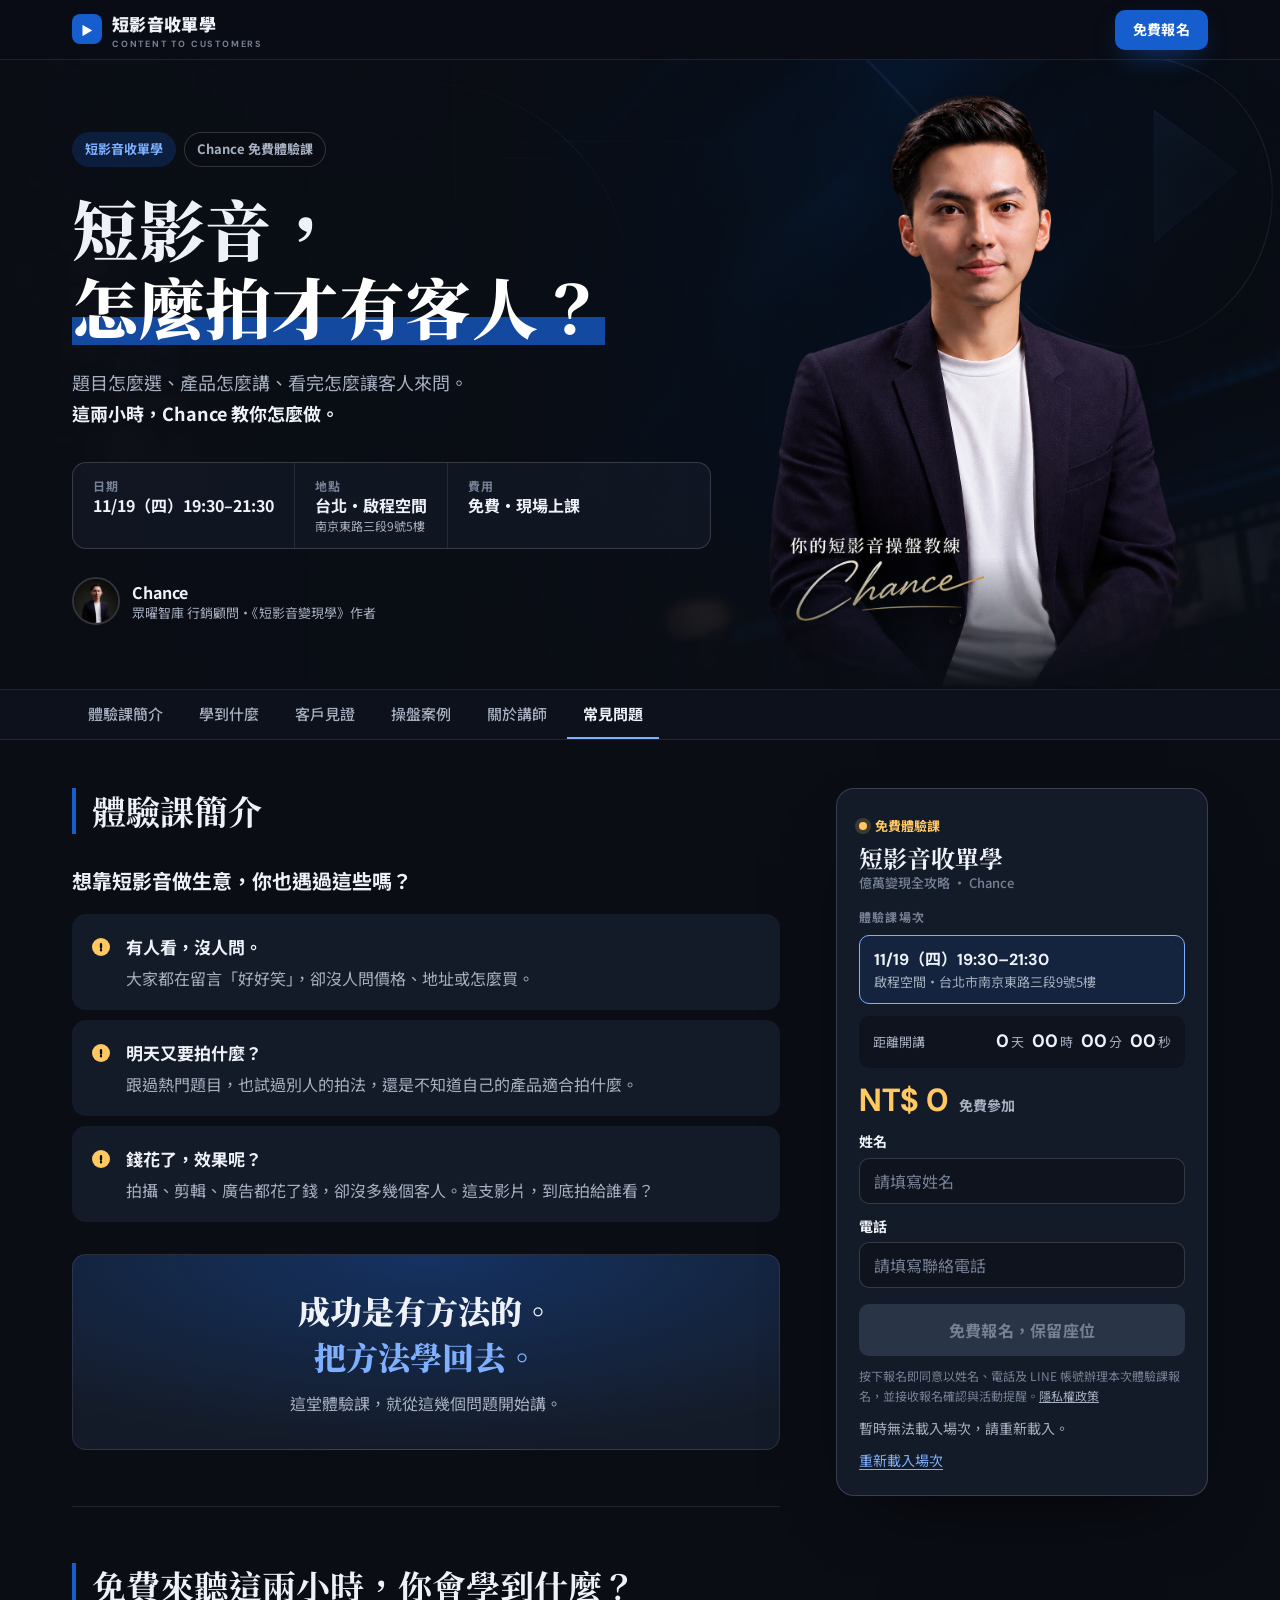
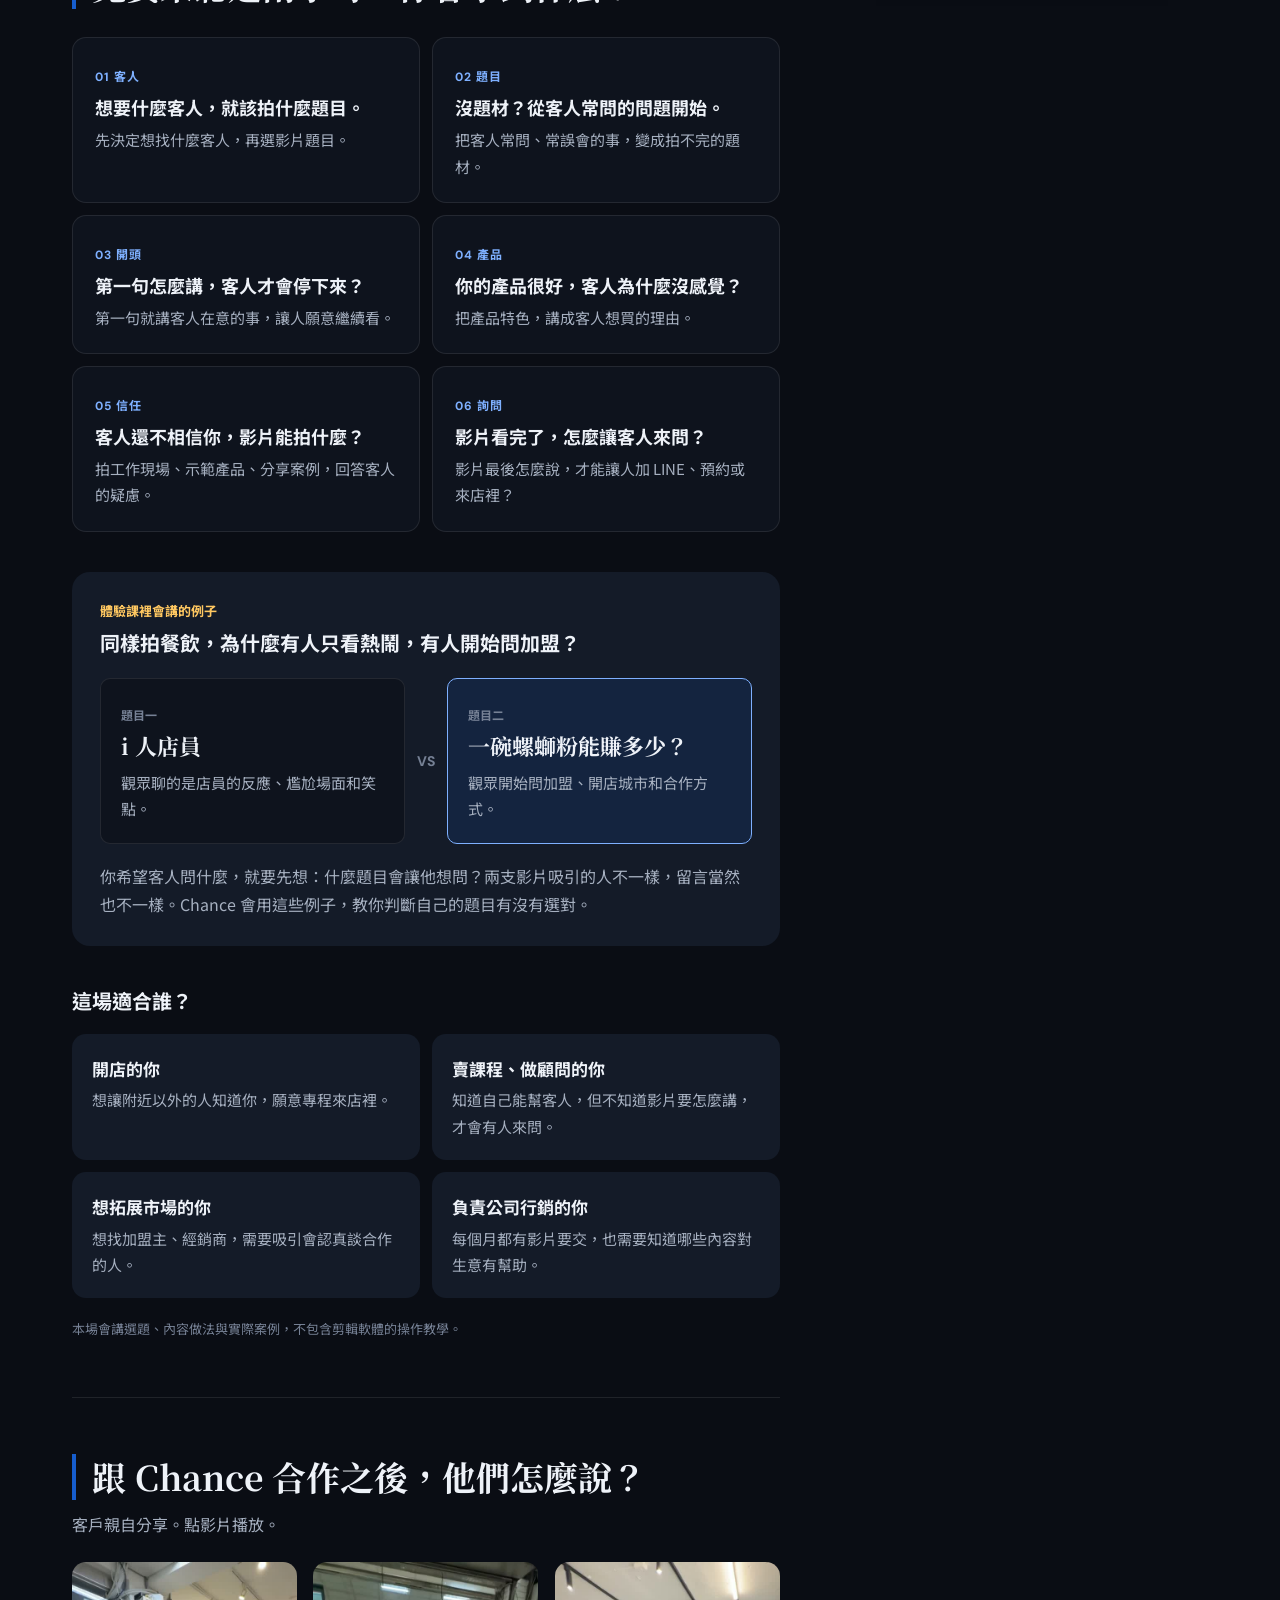
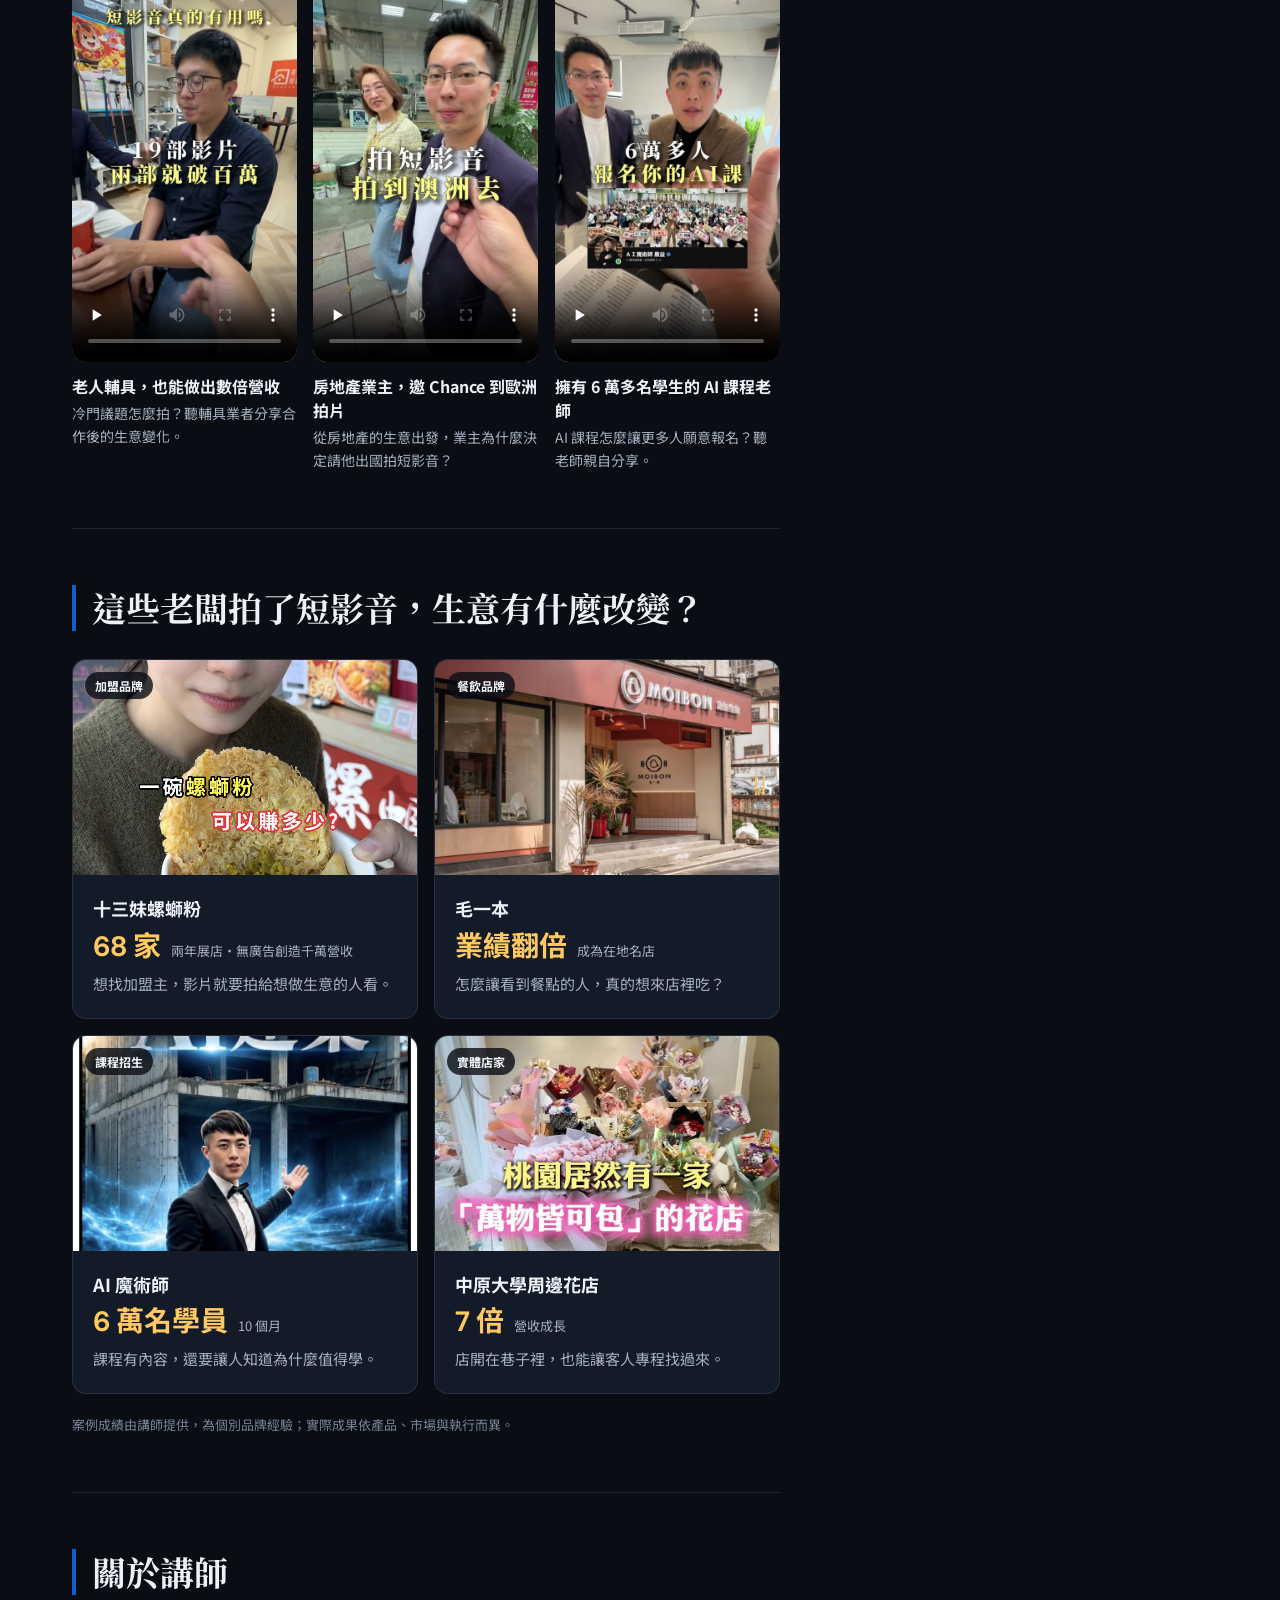
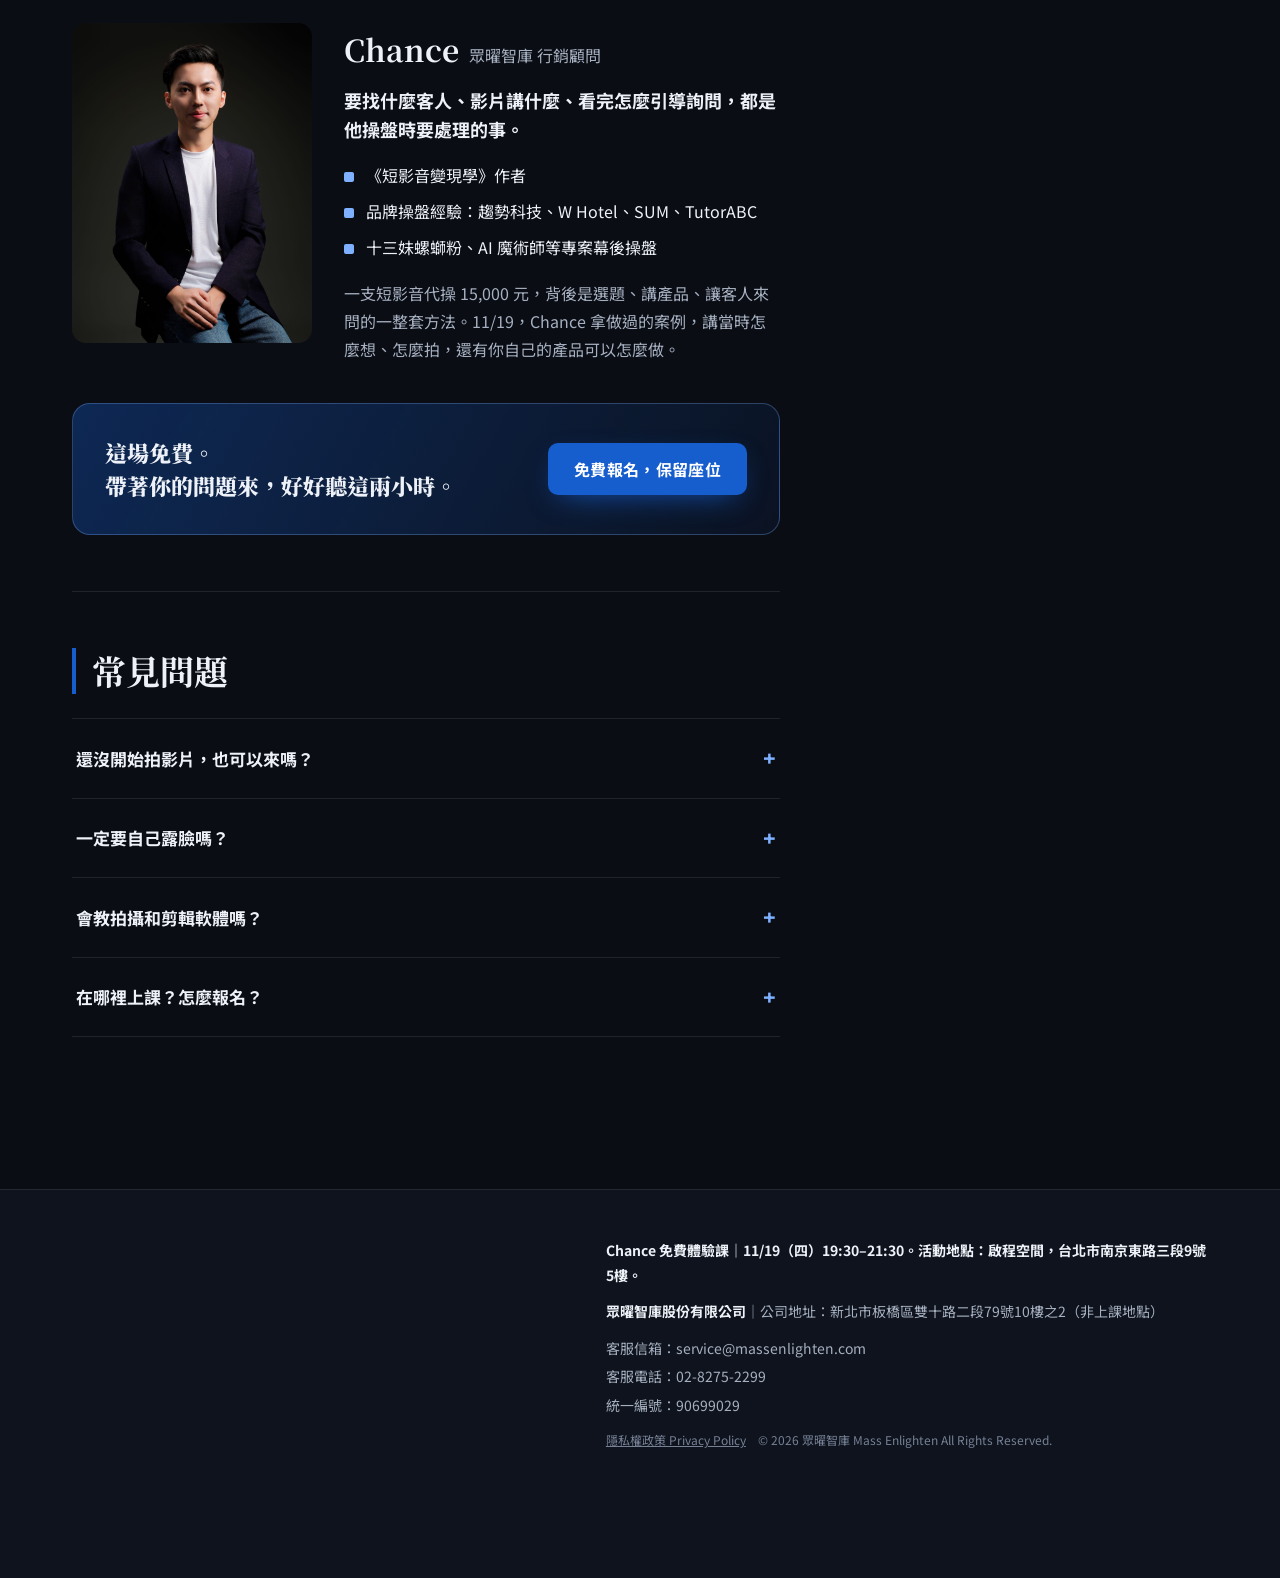
==== commit 55a3ef6e: "拿掉 AI 魔術師見證的「變現近億」 見證者不希望公開營收數字。主頁標題與影片說明、舊草稿頁 v2 的案例卡一併移除。  Co-Authored-By: Claude Opus 5.5 <norepl" ====
--- a/v2/index.html
+++ b/v2/index.html
@@ -159,7 +159,7 @@
         <div class="case-grid">
           <article class="case"><div class="case-img"><img src="../assets/thirteen.png" alt="十三妹螺螄粉案例" loading="lazy"><span>加盟品牌</span></div><div class="case-body"><h3>十三妹螺螄粉</h3><p class="case-stat"><strong>68 家</strong><span>兩年展店・無廣告創造千萬營收</span></p><p>想找加盟主，影片就要拍給想做生意的人看。</p></div></article>
           <article class="case"><div class="case-img"><img src="../assets/moibon.png" alt="毛一本案例" loading="lazy"><span>餐飲品牌</span></div><div class="case-body"><h3>毛一本</h3><p class="case-stat"><strong>業績翻倍</strong><span>成為在地名店</span></p><p>怎麼讓看到餐點的人，真的想來店裡吃？</p></div></article>
-          <article class="case"><div class="case-img"><img src="../assets/ai-magician.png" alt="AI 魔術師案例" loading="lazy"><span>課程招生</span></div><div class="case-body"><h3>AI 魔術師</h3><p class="case-stat"><strong>6 萬名學員</strong><span>10 個月・變現近億</span></p><p>課程有內容，還要讓人知道為什麼值得學。</p></div></article>
+          <article class="case"><div class="case-img"><img src="../assets/ai-magician.png" alt="AI 魔術師案例" loading="lazy"><span>課程招生</span></div><div class="case-body"><h3>AI 魔術師</h3><p class="case-stat"><strong>6 萬名學員</strong><span>10 個月</span></p><p>課程有內容，還要讓人知道為什麼值得學。</p></div></article>
           <article class="case"><div class="case-img"><img src="../assets/flower-shop.jpg" alt="中原大學周邊花店案例" loading="lazy"><span>實體店家</span></div><div class="case-body"><h3>中原大學周邊花店</h3><p class="case-stat"><strong>7 倍</strong><span>營收成長</span></p><p>店開在巷子裡，也能讓客人專程找過來。</p></div></article>
         </div>
         <p class="fine">案例成績由講師提供，為個別品牌經驗；實際成果依產品、市場與執行而異。</p>
